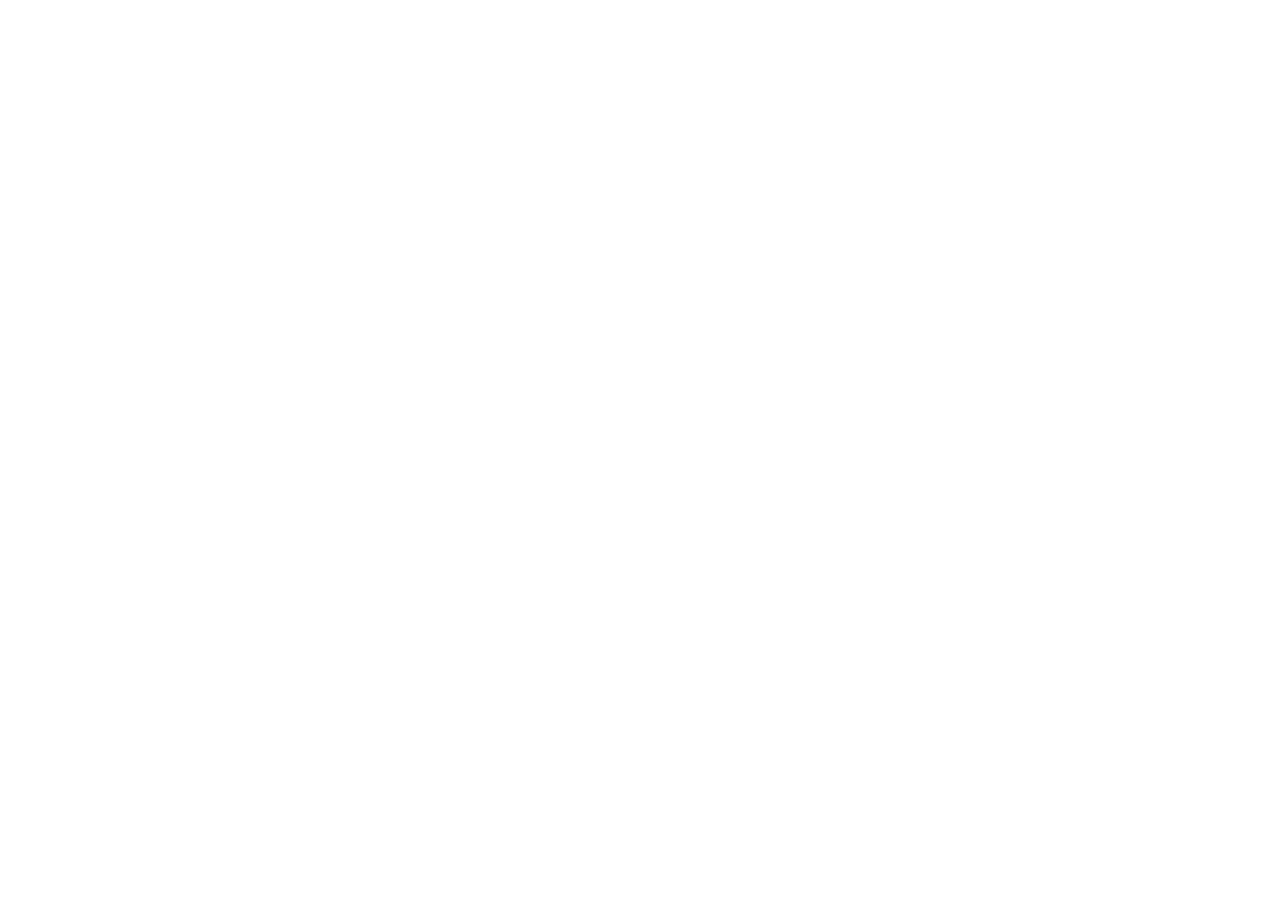
==== index.html @ 612c4378 "大事件项目" ====
<!DOCTYPE html>
<html lang="en">

<head>
    <meta charset="UTF-8">
    <meta http-equiv="X-UA-Compatible" content="IE=edge">
    <meta name="viewport" content="width=device-width, initial-scale=1.0">
    <title>Document</title>
</head>

<body>

</body>

</html>
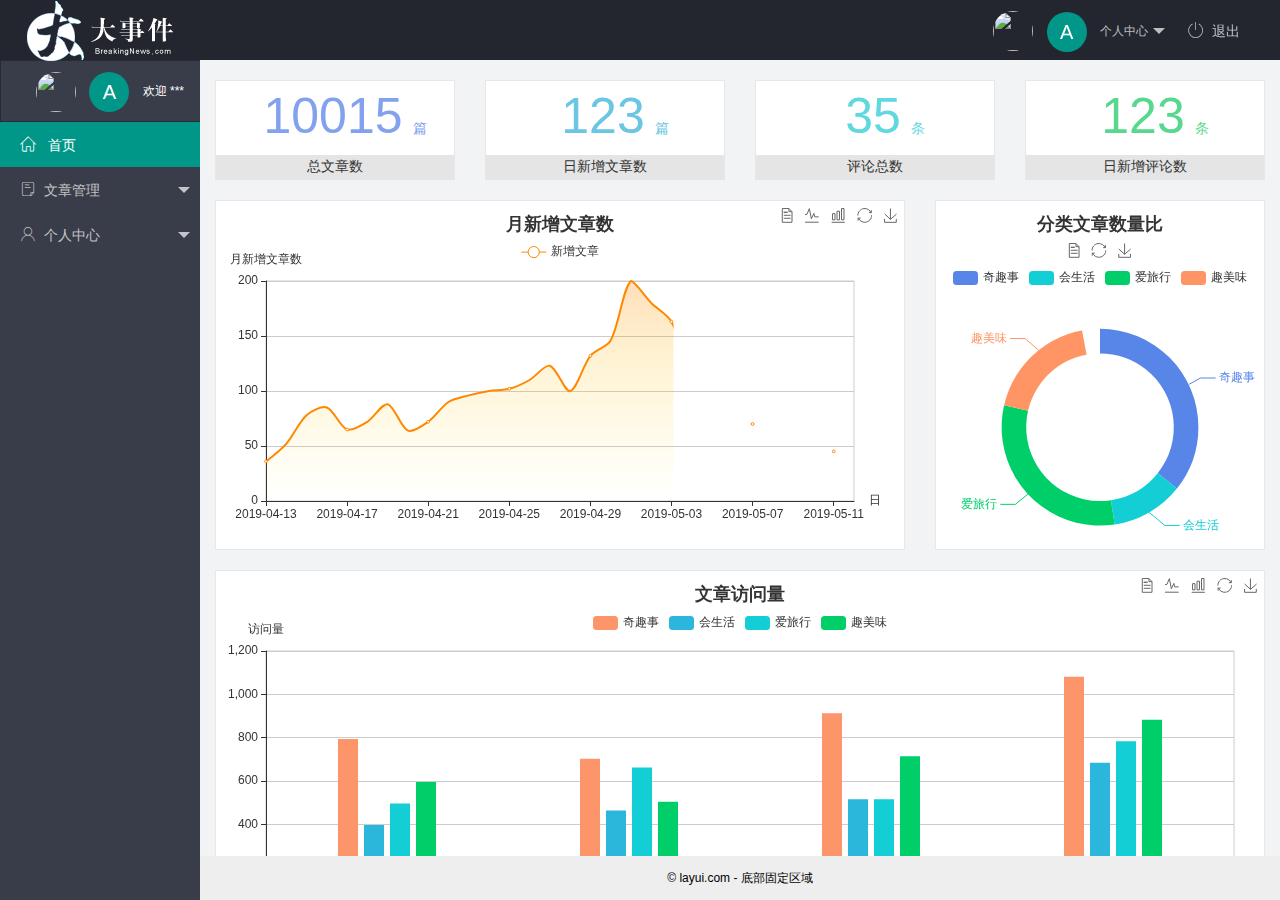
==== commit c4fb07fb: "完成index.html开发" ====
--- a/index.html
+++ b/index.html
@@ -2,14 +2,90 @@
 <html lang="en">
 
 <head>
-    <meta charset="UTF-8">
-    <meta http-equiv="X-UA-Compatible" content="IE=edge">
-    <meta name="viewport" content="width=device-width, initial-scale=1.0">
-    <title>Document</title>
+    <meta charset="UTF-8" />
+    <meta name="viewport" content="width=device-width, initial-scale=1.0" />
+    <title>后台主页</title>
+    <!-- 导入 layui 的样式表 -->
+    <link rel="stylesheet" href="/assets/lib/layui/css/layui.css" />
+    <!-- 导入第三方图标库 -->
+    <link rel="stylesheet" href="/assets/fonts/iconfont.css" />
+    <!-- 导入index.css样式文件 -->
+    <link rel="stylesheet" href="/assets/css/index.css">
 </head>
 
-<body>
+<body class="layui-layout-body">
+    <div class="layui-layout layui-layout-admin">
+        <div class="layui-header">
+            <div class="layui-logo">
+                <img src="/assets/images/logo.png" alt="" />
+            </div>
+            <!-- 头部区域（可配合layui已有的水平导航） -->
+            <ul class="layui-nav layui-layout-right">
+                <li class="layui-nav-item">
+                    <a href="javascript:;" class="userinfo">
+                        <img src="http://t.cn/RCzsdCq" class="layui-nav-img" />
+                        <span class="text-avatar">A</span> 个人中心
+                    </a>
+                    <dl class="layui-nav-child">
+                        <dd><a href="">基本资料</a></dd>
+                        <dd><a href="">更换头像</a></dd>
+                        <dd><a href="">重置密码</a></dd>
+                    </dl>
+                </li>
+                <li class="layui-nav-item"><a href="javascript:;" id="btnLogout"><span class="iconfont icon-tuichu"></span>退出</a></li>
+            </ul>
+        </div>
 
+        <div class="layui-side layui-bg-black">
+            <div class="layui-side-scroll">
+                <div class="userinfo">
+                    <img src="http://t.cn/RCzsdCq" class="layui-nav-img" /> <span class="text-avatar">A</span> <span id="welcome">欢迎 ***</span>
+                </div>
+                <!-- 左侧导航区域（可配合layui已有的垂直导航） -->
+                <ul class="layui-nav layui-nav-tree" lay-shrink="all">
+                    <li class="layui-nav-item layui-this">
+                        <a href="/home/dashboard.html" target="fm"><span class="iconfont icon-home">
+
+                        </span>首页</a></li>
+                    <li class="layui-nav-item">
+                        <a class="" href="javascript:;"><span class="iconfont icon-16"></span>文章管理</a>
+                        <dl class="layui-nav-child">
+                            <dd><a href="javascript:;"><i class="layui-icon layui-icon-app"></i>文章类型</a></dd>
+                            <dd><a href="javascript:;"><i class="layui-icon layui-icon-app"></i>文章列表</a></dd>
+                            <dd><a href="javascript:;"><i class="layui-icon layui-icon-app"></i>发布文章</a></dd>
+                        </dl>
+                    </li>
+                    <li class="layui-nav-item">
+                        <a href="javascript:;"><span class="iconfont icon-user"></span>个人中心</a>
+                        <dl class="layui-nav-child">
+                            <dd>
+                                <a href="/user/user_info.html" target="fm"><i class="layui-icon layui-icon-app "></i>基本资料</a></dd>
+                            <dd><a href="/user/user_avatar.html" target="fm"><i class="layui-icon layui-icon-app "></i>更换头像</a></dd>
+                            <dd> <a href="/user/user_pwd.html" target="fm"><i class="layui-icon layui-icon-app "></i>重置密码</a></dd>
+                        </dl>
+                    </li>
+                </ul>
+            </div>
+        </div>
+
+        <div class="layui-body ">
+            <!-- 内容主体区域 -->
+            <iframe name="fm" src="/home/dashboard.html" frameborder="0"></iframe>
+        </div>
+
+        <div class="layui-footer ">
+            <!-- 底部固定区域 -->
+            © layui.com - 底部固定区域
+        </div>
+    </div>
+    <!-- 导入 layui 的JS文件 -->
+    <script src="/assets/lib/layui/layui.all.js "></script>
+    <!-- 导入jQurey -->
+    <script src="/assets/lib/jquery.js "></script>
+    <!-- 导入自己封装的baseAPI -->
+    <script src="/assets/js/baseAPI.js "></script>
+    <!-- 导入自己的js文件 -->
+    <script src="/assets/js/index.js "></script>
 </body>
 
 </html>--- a/assets/lib/layui/css/layui.css
+++ b/assets/lib/layui/css/layui.css
@@ -0,0 +1,2 @@
+/** layui-v2.5.5 MIT License By https://www.layui.com */
+ .layui-inline,img{display:inline-block;vertical-align:middle}h1,h2,h3,h4,h5,h6{font-weight:400}.layui-edge,.layui-header,.layui-inline,.layui-main{position:relative}.layui-body,.layui-edge,.layui-elip{overflow:hidden}.layui-btn,.layui-edge,.layui-inline,img{vertical-align:middle}.layui-btn,.layui-disabled,.layui-icon,.layui-unselect{-moz-user-select:none;-webkit-user-select:none;-ms-user-select:none}.layui-elip,.layui-form-checkbox span,.layui-form-pane .layui-form-label{text-overflow:ellipsis;white-space:nowrap}.layui-breadcrumb,.layui-tree-btnGroup{visibility:hidden}blockquote,body,button,dd,div,dl,dt,form,h1,h2,h3,h4,h5,h6,input,li,ol,p,pre,td,textarea,th,ul{margin:0;padding:0;-webkit-tap-highlight-color:rgba(0,0,0,0)}a:active,a:hover{outline:0}img{border:none}li{list-style:none}table{border-collapse:collapse;border-spacing:0}h4,h5,h6{font-size:100%}button,input,optgroup,option,select,textarea{font-family:inherit;font-size:inherit;font-style:inherit;font-weight:inherit;outline:0}pre{white-space:pre-wrap;white-space:-moz-pre-wrap;white-space:-pre-wrap;white-space:-o-pre-wrap;word-wrap:break-word}body{line-height:24px;font:14px Helvetica Neue,Helvetica,PingFang SC,Tahoma,Arial,sans-serif}hr{height:1px;margin:10px 0;border:0;clear:both}a{color:#333;text-decoration:none}a:hover{color:#777}a cite{font-style:normal;*cursor:pointer}.layui-border-box,.layui-border-box *{box-sizing:border-box}.layui-box,.layui-box *{box-sizing:content-box}.layui-clear{clear:both;*zoom:1}.layui-clear:after{content:'\20';clear:both;*zoom:1;display:block;height:0}.layui-inline{*display:inline;*zoom:1}.layui-edge{display:inline-block;width:0;height:0;border-width:6px;border-style:dashed;border-color:transparent}.layui-edge-top{top:-4px;border-bottom-color:#999;border-bottom-style:solid}.layui-edge-right{border-left-color:#999;border-left-style:solid}.layui-edge-bottom{top:2px;border-top-color:#999;border-top-style:solid}.layui-edge-left{border-right-color:#999;border-right-style:solid}.layui-disabled,.layui-disabled:hover{color:#d2d2d2!important;cursor:not-allowed!important}.layui-circle{border-radius:100%}.layui-show{display:block!important}.layui-hide{display:none!important}@font-face{font-family:layui-icon;src:url(../font/iconfont.eot?v=250);src:url(../font/iconfont.eot?v=250#iefix) format('embedded-opentype'),url(../font/iconfont.woff2?v=250) format('woff2'),url(../font/iconfont.woff?v=250) format('woff'),url(../font/iconfont.ttf?v=250) format('truetype'),url(../font/iconfont.svg?v=250#layui-icon) format('svg')}.layui-icon{font-family:layui-icon!important;font-size:16px;font-style:normal;-webkit-font-smoothing:antialiased;-moz-osx-font-smoothing:grayscale}.layui-icon-reply-fill:before{content:"\e611"}.layui-icon-set-fill:before{content:"\e614"}.layui-icon-menu-fill:before{content:"\e60f"}.layui-icon-search:before{content:"\e615"}.layui-icon-share:before{content:"\e641"}.layui-icon-set-sm:before{content:"\e620"}.layui-icon-engine:before{content:"\e628"}.layui-icon-close:before{content:"\1006"}.layui-icon-close-fill:before{content:"\1007"}.layui-icon-chart-screen:before{content:"\e629"}.layui-icon-star:before{content:"\e600"}.layui-icon-circle-dot:before{content:"\e617"}.layui-icon-chat:before{content:"\e606"}.layui-icon-release:before{content:"\e609"}.layui-icon-list:before{content:"\e60a"}.layui-icon-chart:before{content:"\e62c"}.layui-icon-ok-circle:before{content:"\1005"}.layui-icon-layim-theme:before{content:"\e61b"}.layui-icon-table:before{content:"\e62d"}.layui-icon-right:before{content:"\e602"}.layui-icon-left:before{content:"\e603"}.layui-icon-cart-simple:before{content:"\e698"}.layui-icon-face-cry:before{content:"\e69c"}.layui-icon-face-smile:before{content:"\e6af"}.layui-icon-survey:before{content:"\e6b2"}.layui-icon-tree:before{content:"\e62e"}.layui-icon-upload-circle:before{content:"\e62f"}.layui-icon-add-circle:before{content:"\e61f"}.layui-icon-download-circle:before{content:"\e601"}.layui-icon-templeate-1:before{content:"\e630"}.layui-icon-util:before{content:"\e631"}.layui-icon-face-surprised:before{content:"\e664"}.layui-icon-edit:before{content:"\e642"}.layui-icon-speaker:before{content:"\e645"}.layui-icon-down:before{content:"\e61a"}.layui-icon-file:before{content:"\e621"}.layui-icon-layouts:before{content:"\e632"}.layui-icon-rate-half:before{content:"\e6c9"}.layui-icon-add-circle-fine:before{content:"\e608"}.layui-icon-prev-circle:before{content:"\e633"}.layui-icon-read:before{content:"\e705"}.layui-icon-404:before{content:"\e61c"}.layui-icon-carousel:before{content:"\e634"}.layui-icon-help:before{content:"\e607"}.layui-icon-code-circle:before{content:"\e635"}.layui-icon-water:before{content:"\e636"}.layui-icon-username:before{content:"\e66f"}.layui-icon-find-fill:before{content:"\e670"}.layui-icon-about:before{content:"\e60b"}.layui-icon-location:before{content:"\e715"}.layui-icon-up:before{content:"\e619"}.layui-icon-pause:before{content:"\e651"}.layui-icon-date:before{content:"\e637"}.layui-icon-layim-uploadfile:before{content:"\e61d"}.layui-icon-delete:before{content:"\e640"}.layui-icon-play:before{content:"\e652"}.layui-icon-top:before{content:"\e604"}.layui-icon-friends:before{content:"\e612"}.layui-icon-refresh-3:before{content:"\e9aa"}.layui-icon-ok:before{content:"\e605"}.layui-icon-layer:before{content:"\e638"}.layui-icon-face-smile-fine:before{content:"\e60c"}.layui-icon-dollar:before{content:"\e659"}.layui-icon-group:before{content:"\e613"}.layui-icon-layim-download:before{content:"\e61e"}.layui-icon-picture-fine:before{content:"\e60d"}.layui-icon-link:before{content:"\e64c"}.layui-icon-diamond:before{content:"\e735"}.layui-icon-log:before{content:"\e60e"}.layui-icon-rate-solid:before{content:"\e67a"}.layui-icon-fonts-del:before{content:"\e64f"}.layui-icon-unlink:before{content:"\e64d"}.layui-icon-fonts-clear:before{content:"\e639"}.layui-icon-triangle-r:before{content:"\e623"}.layui-icon-circle:before{content:"\e63f"}.layui-icon-radio:before{content:"\e643"}.layui-icon-align-center:before{content:"\e647"}.layui-icon-align-right:before{content:"\e648"}.layui-icon-align-left:before{content:"\e649"}.layui-icon-loading-1:before{content:"\e63e"}.layui-icon-return:before{content:"\e65c"}.layui-icon-fonts-strong:before{content:"\e62b"}.layui-icon-upload:before{content:"\e67c"}.layui-icon-dialogue:before{content:"\e63a"}.layui-icon-video:before{content:"\e6ed"}.layui-icon-headset:before{content:"\e6fc"}.layui-icon-cellphone-fine:before{content:"\e63b"}.layui-icon-add-1:before{content:"\e654"}.layui-icon-face-smile-b:before{content:"\e650"}.layui-icon-fonts-html:before{content:"\e64b"}.layui-icon-form:before{content:"\e63c"}.layui-icon-cart:before{content:"\e657"}.layui-icon-camera-fill:before{content:"\e65d"}.layui-icon-tabs:before{content:"\e62a"}.layui-icon-fonts-code:before{content:"\e64e"}.layui-icon-fire:before{content:"\e756"}.layui-icon-set:before{content:"\e716"}.layui-icon-fonts-u:before{content:"\e646"}.layui-icon-triangle-d:before{content:"\e625"}.layui-icon-tips:before{content:"\e702"}.layui-icon-picture:before{content:"\e64a"}.layui-icon-more-vertical:before{content:"\e671"}.layui-icon-flag:before{content:"\e66c"}.layui-icon-loading:before{content:"\e63d"}.layui-icon-fonts-i:before{content:"\e644"}.layui-icon-refresh-1:before{content:"\e666"}.layui-icon-rmb:before{content:"\e65e"}.layui-icon-home:before{content:"\e68e"}.layui-icon-user:before{content:"\e770"}.layui-icon-notice:before{content:"\e667"}.layui-icon-login-weibo:before{content:"\e675"}.layui-icon-voice:before{content:"\e688"}.layui-icon-upload-drag:before{content:"\e681"}.layui-icon-login-qq:before{content:"\e676"}.layui-icon-snowflake:before{content:"\e6b1"}.layui-icon-file-b:before{content:"\e655"}.layui-icon-template:before{content:"\e663"}.layui-icon-auz:before{content:"\e672"}.layui-icon-console:before{content:"\e665"}.layui-icon-app:before{content:"\e653"}.layui-icon-prev:before{content:"\e65a"}.layui-icon-website:before{content:"\e7ae"}.layui-icon-next:before{content:"\e65b"}.layui-icon-component:before{content:"\e857"}.layui-icon-more:before{content:"\e65f"}.layui-icon-login-wechat:before{content:"\e677"}.layui-icon-shrink-right:before{content:"\e668"}.layui-icon-spread-left:before{content:"\e66b"}.layui-icon-camera:before{content:"\e660"}.layui-icon-note:before{content:"\e66e"}.layui-icon-refresh:before{content:"\e669"}.layui-icon-female:before{content:"\e661"}.layui-icon-male:before{content:"\e662"}.layui-icon-password:before{content:"\e673"}.layui-icon-senior:before{content:"\e674"}.layui-icon-theme:before{content:"\e66a"}.layui-icon-tread:before{content:"\e6c5"}.layui-icon-praise:before{content:"\e6c6"}.layui-icon-star-fill:before{content:"\e658"}.layui-icon-rate:before{content:"\e67b"}.layui-icon-template-1:before{content:"\e656"}.layui-icon-vercode:before{content:"\e679"}.layui-icon-cellphone:before{content:"\e678"}.layui-icon-screen-full:before{content:"\e622"}.layui-icon-screen-restore:before{content:"\e758"}.layui-icon-cols:before{content:"\e610"}.layui-icon-export:before{content:"\e67d"}.layui-icon-print:before{content:"\e66d"}.layui-icon-slider:before{content:"\e714"}.layui-icon-addition:before{content:"\e624"}.layui-icon-subtraction:before{content:"\e67e"}.layui-icon-service:before{content:"\e626"}.layui-icon-transfer:before{content:"\e691"}.layui-main{width:1140px;margin:0 auto}.layui-header{z-index:1000;height:60px}.layui-header a:hover{transition:all .5s;-webkit-transition:all .5s}.layui-side{position:fixed;left:0;top:0;bottom:0;z-index:999;width:200px;overflow-x:hidden}.layui-side-scroll{position:relative;width:220px;height:100%;overflow-x:hidden}.layui-body{position:absolute;left:200px;right:0;top:0;bottom:0;z-index:998;width:auto;overflow-y:auto;box-sizing:border-box}.layui-layout-body{overflow:hidden}.layui-layout-admin .layui-header{background-color:#23262E}.layui-layout-admin .layui-side{top:60px;width:200px;overflow-x:hidden}.layui-layout-admin .layui-body{position:fixed;top:60px;bottom:44px}.layui-layout-admin .layui-main{width:auto;margin:0 15px}.layui-layout-admin .layui-footer{position:fixed;left:200px;right:0;bottom:0;height:44px;line-height:44px;padding:0 15px;background-color:#eee}.layui-layout-admin .layui-logo{position:absolute;left:0;top:0;width:200px;height:100%;line-height:60px;text-align:center;color:#009688;font-size:16px}.layui-layout-admin .layui-header .layui-nav{background:0 0}.layui-layout-left{position:absolute!important;left:200px;top:0}.layui-layout-right{position:absolute!important;right:0;top:0}.layui-container{position:relative;margin:0 auto;padding:0 15px;box-sizing:border-box}.layui-fluid{position:relative;margin:0 auto;padding:0 15px}.layui-row:after,.layui-row:before{content:'';display:block;clear:both}.layui-col-lg1,.layui-col-lg10,.layui-col-lg11,.layui-col-lg12,.layui-col-lg2,.layui-col-lg3,.layui-col-lg4,.layui-col-lg5,.layui-col-lg6,.layui-col-lg7,.layui-col-lg8,.layui-col-lg9,.layui-col-md1,.layui-col-md10,.layui-col-md11,.layui-col-md12,.layui-col-md2,.layui-col-md3,.layui-col-md4,.layui-col-md5,.layui-col-md6,.layui-col-md7,.layui-col-md8,.layui-col-md9,.layui-col-sm1,.layui-col-sm10,.layui-col-sm11,.layui-col-sm12,.layui-col-sm2,.layui-col-sm3,.layui-col-sm4,.layui-col-sm5,.layui-col-sm6,.layui-col-sm7,.layui-col-sm8,.layui-col-sm9,.layui-col-xs1,.layui-col-xs10,.layui-col-xs11,.layui-col-xs12,.layui-col-xs2,.layui-col-xs3,.layui-col-xs4,.layui-col-xs5,.layui-col-xs6,.layui-col-xs7,.layui-col-xs8,.layui-col-xs9{position:relative;display:block;box-sizing:border-box}.layui-col-xs1,.layui-col-xs10,.layui-col-xs11,.layui-col-xs12,.layui-col-xs2,.layui-col-xs3,.layui-col-xs4,.layui-col-xs5,.layui-col-xs6,.layui-col-xs7,.layui-col-xs8,.layui-col-xs9{float:left}.layui-col-xs1{width:8.33333333%}.layui-col-xs2{width:16.66666667%}.layui-col-xs3{width:25%}.layui-col-xs4{width:33.33333333%}.layui-col-xs5{width:41.66666667%}.layui-col-xs6{width:50%}.layui-col-xs7{width:58.33333333%}.layui-col-xs8{width:66.66666667%}.layui-col-xs9{width:75%}.layui-col-xs10{width:83.33333333%}.layui-col-xs11{width:91.66666667%}.layui-col-xs12{width:100%}.layui-col-xs-offset1{margin-left:8.33333333%}.layui-col-xs-offset2{margin-left:16.66666667%}.layui-col-xs-offset3{margin-left:25%}.layui-col-xs-offset4{margin-left:33.33333333%}.layui-col-xs-offset5{margin-left:41.66666667%}.layui-col-xs-offset6{margin-left:50%}.layui-col-xs-offset7{margin-left:58.33333333%}.layui-col-xs-offset8{margin-left:66.66666667%}.layui-col-xs-offset9{margin-left:75%}.layui-col-xs-offset10{margin-left:83.33333333%}.layui-col-xs-offset11{margin-left:91.66666667%}.layui-col-xs-offset12{margin-left:100%}@media screen and (max-width:768px){.layui-hide-xs{display:none!important}.layui-show-xs-block{display:block!important}.layui-show-xs-inline{display:inline!important}.layui-show-xs-inline-block{display:inline-block!important}}@media screen and (min-width:768px){.layui-container{width:750px}.layui-hide-sm{display:none!important}.layui-show-sm-block{display:block!important}.layui-show-sm-inline{display:inline!important}.layui-show-sm-inline-block{display:inline-block!important}.layui-col-sm1,.layui-col-sm10,.layui-col-sm11,.layui-col-sm12,.layui-col-sm2,.layui-col-sm3,.layui-col-sm4,.layui-col-sm5,.layui-col-sm6,.layui-col-sm7,.layui-col-sm8,.layui-col-sm9{float:left}.layui-col-sm1{width:8.33333333%}.layui-col-sm2{width:16.66666667%}.layui-col-sm3{width:25%}.layui-col-sm4{width:33.33333333%}.layui-col-sm5{width:41.66666667%}.layui-col-sm6{width:50%}.layui-col-sm7{width:58.33333333%}.layui-col-sm8{width:66.66666667%}.layui-col-sm9{width:75%}.layui-col-sm10{width:83.33333333%}.layui-col-sm11{width:91.66666667%}.layui-col-sm12{width:100%}.layui-col-sm-offset1{margin-left:8.33333333%}.layui-col-sm-offset2{margin-left:16.66666667%}.layui-col-sm-offset3{margin-left:25%}.layui-col-sm-offset4{margin-left:33.33333333%}.layui-col-sm-offset5{margin-left:41.66666667%}.layui-col-sm-offset6{margin-left:50%}.layui-col-sm-offset7{margin-left:58.33333333%}.layui-col-sm-offset8{margin-left:66.66666667%}.layui-col-sm-offset9{margin-left:75%}.layui-col-sm-offset10{margin-left:83.33333333%}.layui-col-sm-offset11{margin-left:91.66666667%}.layui-col-sm-offset12{margin-left:100%}}@media screen and (min-width:992px){.layui-container{width:970px}.layui-hide-md{display:none!important}.layui-show-md-block{display:block!important}.layui-show-md-inline{display:inline!important}.layui-show-md-inline-block{display:inline-block!important}.layui-col-md1,.layui-col-md10,.layui-col-md11,.layui-col-md12,.layui-col-md2,.layui-col-md3,.layui-col-md4,.layui-col-md5,.layui-col-md6,.layui-col-md7,.layui-col-md8,.layui-col-md9{float:left}.layui-col-md1{width:8.33333333%}.layui-col-md2{width:16.66666667%}.layui-col-md3{width:25%}.layui-col-md4{width:33.33333333%}.layui-col-md5{width:41.66666667%}.layui-col-md6{width:50%}.layui-col-md7{width:58.33333333%}.layui-col-md8{width:66.66666667%}.layui-col-md9{width:75%}.layui-col-md10{width:83.33333333%}.layui-col-md11{width:91.66666667%}.layui-col-md12{width:100%}.layui-col-md-offset1{margin-left:8.33333333%}.layui-col-md-offset2{margin-left:16.66666667%}.layui-col-md-offset3{margin-left:25%}.layui-col-md-offset4{margin-left:33.33333333%}.layui-col-md-offset5{margin-left:41.66666667%}.layui-col-md-offset6{margin-left:50%}.layui-col-md-offset7{margin-left:58.33333333%}.layui-col-md-offset8{margin-left:66.66666667%}.layui-col-md-offset9{margin-left:75%}.layui-col-md-offset10{margin-left:83.33333333%}.layui-col-md-offset11{margin-left:91.66666667%}.layui-col-md-offset12{margin-left:100%}}@media screen and (min-width:1200px){.layui-container{width:1170px}.layui-hide-lg{display:none!important}.layui-show-lg-block{display:block!important}.layui-show-lg-inline{display:inline!important}.layui-show-lg-inline-block{display:inline-block!important}.layui-col-lg1,.layui-col-lg10,.layui-col-lg11,.layui-col-lg12,.layui-col-lg2,.layui-col-lg3,.layui-col-lg4,.layui-col-lg5,.layui-col-lg6,.layui-col-lg7,.layui-col-lg8,.layui-col-lg9{float:left}.layui-col-lg1{width:8.33333333%}.layui-col-lg2{width:16.66666667%}.layui-col-lg3{width:25%}.layui-col-lg4{width:33.33333333%}.layui-col-lg5{width:41.66666667%}.layui-col-lg6{width:50%}.layui-col-lg7{width:58.33333333%}.layui-col-lg8{width:66.66666667%}.layui-col-lg9{width:75%}.layui-col-lg10{width:83.33333333%}.layui-col-lg11{width:91.66666667%}.layui-col-lg12{width:100%}.layui-col-lg-offset1{margin-left:8.33333333%}.layui-col-lg-offset2{margin-left:16.66666667%}.layui-col-lg-offset3{margin-left:25%}.layui-col-lg-offset4{margin-left:33.33333333%}.layui-col-lg-offset5{margin-left:41.66666667%}.layui-col-lg-offset6{margin-left:50%}.layui-col-lg-offset7{margin-left:58.33333333%}.layui-col-lg-offset8{margin-left:66.66666667%}.layui-col-lg-offset9{margin-left:75%}.layui-col-lg-offset10{margin-left:83.33333333%}.layui-col-lg-offset11{margin-left:91.66666667%}.layui-col-lg-offset12{margin-left:100%}}.layui-col-space1{margin:-.5px}.layui-col-space1>*{padding:.5px}.layui-col-space3{margin:-1.5px}.layui-col-space3>*{padding:1.5px}.layui-col-space5{margin:-2.5px}.layui-col-space5>*{padding:2.5px}.layui-col-space8{margin:-3.5px}.layui-col-space8>*{padding:3.5px}.layui-col-space10{margin:-5px}.layui-col-space10>*{padding:5px}.layui-col-space12{margin:-6px}.layui-col-space12>*{padding:6px}.layui-col-space15{margin:-7.5px}.layui-col-space15>*{padding:7.5px}.layui-col-space18{margin:-9px}.layui-col-space18>*{padding:9px}.layui-col-space20{margin:-10px}.layui-col-space20>*{padding:10px}.layui-col-space22{margin:-11px}.layui-col-space22>*{padding:11px}.layui-col-space25{margin:-12.5px}.layui-col-space25>*{padding:12.5px}.layui-col-space30{margin:-15px}.layui-col-space30>*{padding:15px}.layui-btn,.layui-input,.layui-select,.layui-textarea,.layui-upload-button{outline:0;-webkit-appearance:none;transition:all .3s;-webkit-transition:all .3s;box-sizing:border-box}.layui-elem-quote{margin-bottom:10px;padding:15px;line-height:22px;border-left:5px solid #009688;border-radius:0 2px 2px 0;background-color:#f2f2f2}.layui-quote-nm{border-style:solid;border-width:1px 1px 1px 5px;background:0 0}.layui-elem-field{margin-bottom:10px;padding:0;border-width:1px;border-style:solid}.layui-elem-field legend{margin-left:20px;padding:0 10px;font-size:20px;font-weight:300}.layui-field-title{margin:10px 0 20px;border-width:1px 0 0}.layui-field-box{padding:10px 15px}.layui-field-title .layui-field-box{padding:10px 0}.layui-progress{position:relative;height:6px;border-radius:20px;background-color:#e2e2e2}.layui-progress-bar{position:absolute;left:0;top:0;width:0;max-width:100%;height:6px;border-radius:20px;text-align:right;background-color:#5FB878;transition:all .3s;-webkit-transition:all .3s}.layui-progress-big,.layui-progress-big .layui-progress-bar{height:18px;line-height:18px}.layui-progress-text{position:relative;top:-20px;line-height:18px;font-size:12px;color:#666}.layui-progress-big .layui-progress-text{position:static;padding:0 10px;color:#fff}.layui-collapse{border-width:1px;border-style:solid;border-radius:2px}.layui-colla-content,.layui-colla-item{border-top-width:1px;border-top-style:solid}.layui-colla-item:first-child{border-top:none}.layui-colla-title{position:relative;height:42px;line-height:42px;padding:0 15px 0 35px;color:#333;background-color:#f2f2f2;cursor:pointer;font-size:14px;overflow:hidden}.layui-colla-content{display:none;padding:10px 15px;line-height:22px;color:#666}.layui-colla-icon{position:absolute;left:15px;top:0;font-size:14px}.layui-card{margin-bottom:15px;border-radius:2px;background-color:#fff;box-shadow:0 1px 2px 0 rgba(0,0,0,.05)}.layui-card:last-child{margin-bottom:0}.layui-card-header{position:relative;height:42px;line-height:42px;padding:0 15px;border-bottom:1px solid #f6f6f6;color:#333;border-radius:2px 2px 0 0;font-size:14px}.layui-bg-black,.layui-bg-blue,.layui-bg-cyan,.layui-bg-green,.layui-bg-orange,.layui-bg-red{color:#fff!important}.layui-card-body{position:relative;padding:10px 15px;line-height:24px}.layui-card-body[pad15]{padding:15px}.layui-card-body[pad20]{padding:20px}.layui-card-body .layui-table{margin:5px 0}.layui-card .layui-tab{margin:0}.layui-panel-window{position:relative;padding:15px;border-radius:0;border-top:5px solid #E6E6E6;background-color:#fff}.layui-auxiliar-moving{position:fixed;left:0;right:0;top:0;bottom:0;width:100%;height:100%;background:0 0;z-index:9999999999}.layui-form-label,.layui-form-mid,.layui-form-select,.layui-input-block,.layui-input-inline,.layui-textarea{position:relative}.layui-bg-red{background-color:#FF5722!important}.layui-bg-orange{background-color:#FFB800!important}.layui-bg-green{background-color:#009688!important}.layui-bg-cyan{background-color:#2F4056!important}.layui-bg-blue{background-color:#1E9FFF!important}.layui-bg-black{background-color:#393D49!important}.layui-bg-gray{background-color:#eee!important;color:#666!important}.layui-badge-rim,.layui-colla-content,.layui-colla-item,.layui-collapse,.layui-elem-field,.layui-form-pane .layui-form-item[pane],.layui-form-pane .layui-form-label,.layui-input,.layui-layedit,.layui-layedit-tool,.layui-quote-nm,.layui-select,.layui-tab-bar,.layui-tab-card,.layui-tab-title,.layui-tab-title .layui-this:after,.layui-textarea{border-color:#e6e6e6}.layui-timeline-item:before,hr{background-color:#e6e6e6}.layui-text{line-height:22px;font-size:14px;color:#666}.layui-text h1,.layui-text h2,.layui-text h3{font-weight:500;color:#333}.layui-text h1{font-size:30px}.layui-text h2{font-size:24px}.layui-text h3{font-size:18px}.layui-text a:not(.layui-btn){color:#01AAED}.layui-text a:not(.layui-btn):hover{text-decoration:underline}.layui-text ul{padding:5px 0 5px 15px}.layui-text ul li{margin-top:5px;list-style-type:disc}.layui-text em,.layui-word-aux{color:#999!important;padding:0 5px!important}.layui-btn{display:inline-block;height:38px;line-height:38px;padding:0 18px;background-color:#009688;color:#fff;white-space:nowrap;text-align:center;font-size:14px;border:none;border-radius:2px;cursor:pointer}.layui-btn:hover{opacity:.8;filter:alpha(opacity=80);color:#fff}.layui-btn:active{opacity:1;filter:alpha(opacity=100)}.layui-btn+.layui-btn{margin-left:10px}.layui-btn-container{font-size:0}.layui-btn-container .layui-btn{margin-right:10px;margin-bottom:10px}.layui-btn-container .layui-btn+.layui-btn{margin-left:0}.layui-table .layui-btn-container .layui-btn{margin-bottom:9px}.layui-btn-radius{border-radius:100px}.layui-btn .layui-icon{margin-right:3px;font-size:18px;vertical-align:bottom;vertical-align:middle\9}.layui-btn-primary{border:1px solid #C9C9C9;background-color:#fff;color:#555}.layui-btn-primary:hover{border-color:#009688;color:#333}.layui-btn-normal{background-color:#1E9FFF}.layui-btn-warm{background-color:#FFB800}.layui-btn-danger{background-color:#FF5722}.layui-btn-checked{background-color:#5FB878}.layui-btn-disabled,.layui-btn-disabled:active,.layui-btn-disabled:hover{border:1px solid #e6e6e6;background-color:#FBFBFB;color:#C9C9C9;cursor:not-allowed;opacity:1}.layui-btn-lg{height:44px;line-height:44px;padding:0 25px;font-size:16px}.layui-btn-sm{height:30px;line-height:30px;padding:0 10px;font-size:12px}.layui-btn-sm i{font-size:16px!important}.layui-btn-xs{height:22px;line-height:22px;padding:0 5px;font-size:12px}.layui-btn-xs i{font-size:14px!important}.layui-btn-group{display:inline-block;vertical-align:middle;font-size:0}.layui-btn-group .layui-btn{margin-left:0!important;margin-right:0!important;border-left:1px solid rgba(255,255,255,.5);border-radius:0}.layui-btn-group .layui-btn-primary{border-left:none}.layui-btn-group .layui-btn-primary:hover{border-color:#C9C9C9;color:#009688}.layui-btn-group .layui-btn:first-child{border-left:none;border-radius:2px 0 0 2px}.layui-btn-group .layui-btn-primary:first-child{border-left:1px solid #c9c9c9}.layui-btn-group .layui-btn:last-child{border-radius:0 2px 2px 0}.layui-btn-group .layui-btn+.layui-btn{margin-left:0}.layui-btn-group+.layui-btn-group{margin-left:10px}.layui-btn-fluid{width:100%}.layui-input,.layui-select,.layui-textarea{height:38px;line-height:1.3;line-height:38px\9;border-width:1px;border-style:solid;background-color:#fff;border-radius:2px}.layui-input::-webkit-input-placeholder,.layui-select::-webkit-input-placeholder,.layui-textarea::-webkit-input-placeholder{line-height:1.3}.layui-input,.layui-textarea{display:block;width:100%;padding-left:10px}.layui-input:hover,.layui-textarea:hover{border-color:#D2D2D2!important}.layui-input:focus,.layui-textarea:focus{border-color:#C9C9C9!important}.layui-textarea{min-height:100px;height:auto;line-height:20px;padding:6px 10px;resize:vertical}.layui-select{padding:0 10px}.layui-form input[type=checkbox],.layui-form input[type=radio],.layui-form select{display:none}.layui-form [lay-ignore]{display:initial}.layui-form-item{margin-bottom:15px;clear:both;*zoom:1}.layui-form-item:after{content:'\20';clear:both;*zoom:1;display:block;height:0}.layui-form-label{float:left;display:block;padding:9px 15px;width:80px;font-weight:400;line-height:20px;text-align:right}.layui-form-label-col{display:block;float:none;padding:9px 0;line-height:20px;text-align:left}.layui-form-item .layui-inline{margin-bottom:5px;margin-right:10px}.layui-input-block{margin-left:110px;min-height:36px}.layui-input-inline{display:inline-block;vertical-align:middle}.layui-form-item .layui-input-inline{float:left;width:190px;margin-right:10px}.layui-form-text .layui-input-inline{width:auto}.layui-form-mid{float:left;display:block;padding:9px 0!important;line-height:20px;margin-right:10px}.layui-form-danger+.layui-form-select .layui-input,.layui-form-danger:focus{border-color:#FF5722!important}.layui-form-select .layui-input{padding-right:30px;cursor:pointer}.layui-form-select .layui-edge{position:absolute;right:10px;top:50%;margin-top:-3px;cursor:pointer;border-width:6px;border-top-color:#c2c2c2;border-top-style:solid;transition:all .3s;-webkit-transition:all .3s}.layui-form-select dl{display:none;position:absolute;left:0;top:42px;padding:5px 0;z-index:899;min-width:100%;border:1px solid #d2d2d2;max-height:300px;overflow-y:auto;background-color:#fff;border-radius:2px;box-shadow:0 2px 4px rgba(0,0,0,.12);box-sizing:border-box}.layui-form-select dl dd,.layui-form-select dl dt{padding:0 10px;line-height:36px;white-space:nowrap;overflow:hidden;text-overflow:ellipsis}.layui-form-select dl dt{font-size:12px;color:#999}.layui-form-select dl dd{cursor:pointer}.layui-form-select dl dd:hover{background-color:#f2f2f2;-webkit-transition:.5s all;transition:.5s all}.layui-form-select .layui-select-group dd{padding-left:20px}.layui-form-select dl dd.layui-select-tips{padding-left:10px!important;color:#999}.layui-form-select dl dd.layui-this{background-color:#5FB878;color:#fff}.layui-form-checkbox,.layui-form-select dl dd.layui-disabled{background-color:#fff}.layui-form-selected dl{display:block}.layui-form-checkbox,.layui-form-checkbox *,.layui-form-switch{display:inline-block;vertical-align:middle}.layui-form-selected .layui-edge{margin-top:-9px;-webkit-transform:rotate(180deg);transform:rotate(180deg);margin-top:-3px\9}:root .layui-form-selected .layui-edge{margin-top:-9px\0/IE9}.layui-form-selectup dl{top:auto;bottom:42px}.layui-select-none{margin:5px 0;text-align:center;color:#999}.layui-select-disabled .layui-disabled{border-color:#eee!important}.layui-select-disabled .layui-edge{border-top-color:#d2d2d2}.layui-form-checkbox{position:relative;height:30px;line-height:30px;margin-right:10px;padding-right:30px;cursor:pointer;font-size:0;-webkit-transition:.1s linear;transition:.1s linear;box-sizing:border-box}.layui-form-checkbox span{padding:0 10px;height:100%;font-size:14px;border-radius:2px 0 0 2px;background-color:#d2d2d2;color:#fff;overflow:hidden}.layui-form-checkbox:hover span{background-color:#c2c2c2}.layui-form-checkbox i{position:absolute;right:0;top:0;width:30px;height:28px;border:1px solid #d2d2d2;border-left:none;border-radius:0 2px 2px 0;color:#fff;font-size:20px;text-align:center}.layui-form-checkbox:hover i{border-color:#c2c2c2;color:#c2c2c2}.layui-form-checked,.layui-form-checked:hover{border-color:#5FB878}.layui-form-checked span,.layui-form-checked:hover span{background-color:#5FB878}.layui-form-checked i,.layui-form-checked:hover i{color:#5FB878}.layui-form-item .layui-form-checkbox{margin-top:4px}.layui-form-checkbox[lay-skin=primary]{height:auto!important;line-height:normal!important;min-width:18px;min-height:18px;border:none!important;margin-right:0;padding-left:28px;padding-right:0;background:0 0}.layui-form-checkbox[lay-skin=primary] span{padding-left:0;padding-right:15px;line-height:18px;background:0 0;color:#666}.layui-form-checkbox[lay-skin=primary] i{right:auto;left:0;width:16px;height:16px;line-height:16px;border:1px solid #d2d2d2;font-size:12px;border-radius:2px;background-color:#fff;-webkit-transition:.1s linear;transition:.1s linear}.layui-form-checkbox[lay-skin=primary]:hover i{border-color:#5FB878;color:#fff}.layui-form-checked[lay-skin=primary] i{border-color:#5FB878!important;background-color:#5FB878;color:#fff}.layui-checkbox-disbaled[lay-skin=primary] span{background:0 0!important;color:#c2c2c2}.layui-checkbox-disbaled[lay-skin=primary]:hover i{border-color:#d2d2d2}.layui-form-item .layui-form-checkbox[lay-skin=primary]{margin-top:10px}.layui-form-switch{position:relative;height:22px;line-height:22px;min-width:35px;padding:0 5px;margin-top:8px;border:1px solid #d2d2d2;border-radius:20px;cursor:pointer;background-color:#fff;-webkit-transition:.1s linear;transition:.1s linear}.layui-form-switch i{position:absolute;left:5px;top:3px;width:16px;height:16px;border-radius:20px;background-color:#d2d2d2;-webkit-transition:.1s linear;transition:.1s linear}.layui-form-switch em{position:relative;top:0;width:25px;margin-left:21px;padding:0!important;text-align:center!important;color:#999!important;font-style:normal!important;font-size:12px}.layui-form-onswitch{border-color:#5FB878;background-color:#5FB878}.layui-checkbox-disbaled,.layui-checkbox-disbaled i{border-color:#e2e2e2!important}.layui-form-onswitch i{left:100%;margin-left:-21px;background-color:#fff}.layui-form-onswitch em{margin-left:5px;margin-right:21px;color:#fff!important}.layui-checkbox-disbaled span{background-color:#e2e2e2!important}.layui-checkbox-disbaled:hover i{color:#fff!important}[lay-radio]{display:none}.layui-form-radio,.layui-form-radio *{display:inline-block;vertical-align:middle}.layui-form-radio{line-height:28px;margin:6px 10px 0 0;padding-right:10px;cursor:pointer;font-size:0}.layui-form-radio *{font-size:14px}.layui-form-radio>i{margin-right:8px;font-size:22px;color:#c2c2c2}.layui-form-radio>i:hover,.layui-form-radioed>i{color:#5FB878}.layui-radio-disbaled>i{color:#e2e2e2!important}.layui-form-pane .layui-form-label{width:110px;padding:8px 15px;height:38px;line-height:20px;border-width:1px;border-style:solid;border-radius:2px 0 0 2px;text-align:center;background-color:#FBFBFB;overflow:hidden;box-sizing:border-box}.layui-form-pane .layui-input-inline{margin-left:-1px}.layui-form-pane .layui-input-block{margin-left:110px;left:-1px}.layui-form-pane .layui-input{border-radius:0 2px 2px 0}.layui-form-pane .layui-form-text .layui-form-label{float:none;width:100%;border-radius:2px;box-sizing:border-box;text-align:left}.layui-form-pane .layui-form-text .layui-input-inline{display:block;margin:0;top:-1px;clear:both}.layui-form-pane .layui-form-text .layui-input-block{margin:0;left:0;top:-1px}.layui-form-pane .layui-form-text .layui-textarea{min-height:100px;border-radius:0 0 2px 2px}.layui-form-pane .layui-form-checkbox{margin:4px 0 4px 10px}.layui-form-pane .layui-form-radio,.layui-form-pane .layui-form-switch{margin-top:6px;margin-left:10px}.layui-form-pane .layui-form-item[pane]{position:relative;border-width:1px;border-style:solid}.layui-form-pane .layui-form-item[pane] .layui-form-label{position:absolute;left:0;top:0;height:100%;border-width:0 1px 0 0}.layui-form-pane .layui-form-item[pane] .layui-input-inline{margin-left:110px}@media screen and (max-width:450px){.layui-form-item .layui-form-label{text-overflow:ellipsis;overflow:hidden;white-space:nowrap}.layui-form-item .layui-inline{display:block;margin-right:0;margin-bottom:20px;clear:both}.layui-form-item .layui-inline:after{content:'\20';clear:both;display:block;height:0}.layui-form-item .layui-input-inline{display:block;float:none;left:-3px;width:auto;margin:0 0 10px 112px}.layui-form-item .layui-input-inline+.layui-form-mid{margin-left:110px;top:-5px;padding:0}.layui-form-item .layui-form-checkbox{margin-right:5px;margin-bottom:5px}}.layui-layedit{border-width:1px;border-style:solid;border-radius:2px}.layui-layedit-tool{padding:3px 5px;border-bottom-width:1px;border-bottom-style:solid;font-size:0}.layedit-tool-fixed{position:fixed;top:0;border-top:1px solid #e2e2e2}.layui-layedit-tool .layedit-tool-mid,.layui-layedit-tool .layui-icon{display:inline-block;vertical-align:middle;text-align:center;font-size:14px}.layui-layedit-tool .layui-icon{position:relative;width:32px;height:30px;line-height:30px;margin:3px 5px;color:#777;cursor:pointer;border-radius:2px}.layui-layedit-tool .layui-icon:hover{color:#393D49}.layui-layedit-tool .layui-icon:active{color:#000}.layui-layedit-tool .layedit-tool-active{background-color:#e2e2e2;color:#000}.layui-layedit-tool .layui-disabled,.layui-layedit-tool .layui-disabled:hover{color:#d2d2d2;cursor:not-allowed}.layui-layedit-tool .layedit-tool-mid{width:1px;height:18px;margin:0 10px;background-color:#d2d2d2}.layedit-tool-html{width:50px!important;font-size:30px!important}.layedit-tool-b,.layedit-tool-code,.layedit-tool-help{font-size:16px!important}.layedit-tool-d,.layedit-tool-face,.layedit-tool-image,.layedit-tool-unlink{font-size:18px!important}.layedit-tool-image input{position:absolute;font-size:0;left:0;top:0;width:100%;height:100%;opacity:.01;filter:Alpha(opacity=1);cursor:pointer}.layui-layedit-iframe iframe{display:block;width:100%}#LAY_layedit_code{overflow:hidden}.layui-laypage{display:inline-block;*display:inline;*zoom:1;vertical-align:middle;margin:10px 0;font-size:0}.layui-laypage>a:first-child,.layui-laypage>a:first-child em{border-radius:2px 0 0 2px}.layui-laypage>a:last-child,.layui-laypage>a:last-child em{border-radius:0 2px 2px 0}.layui-laypage>:first-child{margin-left:0!important}.layui-laypage>:last-child{margin-right:0!important}.layui-laypage a,.layui-laypage button,.layui-laypage input,.layui-laypage select,.layui-laypage span{border:1px solid #e2e2e2}.layui-laypage a,.layui-laypage span{display:inline-block;*display:inline;*zoom:1;vertical-align:middle;padding:0 15px;height:28px;line-height:28px;margin:0 -1px 5px 0;background-color:#fff;color:#333;font-size:12px}.layui-flow-more a *,.layui-laypage input,.layui-table-view select[lay-ignore]{display:inline-block}.layui-laypage a:hover{color:#009688}.layui-laypage em{font-style:normal}.layui-laypage .layui-laypage-spr{color:#999;font-weight:700}.layui-laypage a{text-decoration:none}.layui-laypage .layui-laypage-curr{position:relative}.layui-laypage .layui-laypage-curr em{position:relative;color:#fff}.layui-laypage .layui-laypage-curr .layui-laypage-em{position:absolute;left:-1px;top:-1px;padding:1px;width:100%;height:100%;background-color:#009688}.layui-laypage-em{border-radius:2px}.layui-laypage-next em,.layui-laypage-prev em{font-family:Sim sun;font-size:16px}.layui-laypage .layui-laypage-count,.layui-laypage .layui-laypage-limits,.layui-laypage .layui-laypage-refresh,.layui-laypage .layui-laypage-skip{margin-left:10px;margin-right:10px;padding:0;border:none}.layui-laypage .layui-laypage-limits,.layui-laypage .layui-laypage-refresh{vertical-align:top}.layui-laypage .layui-laypage-refresh i{font-size:18px;cursor:pointer}.layui-laypage select{height:22px;padding:3px;border-radius:2px;cursor:pointer}.layui-laypage .layui-laypage-skip{height:30px;line-height:30px;color:#999}.layui-laypage button,.layui-laypage input{height:30px;line-height:30px;border-radius:2px;vertical-align:top;background-color:#fff;box-sizing:border-box}.layui-laypage input{width:40px;margin:0 10px;padding:0 3px;text-align:center}.layui-laypage input:focus,.layui-laypage select:focus{border-color:#009688!important}.layui-laypage button{margin-left:10px;padding:0 10px;cursor:pointer}.layui-table,.layui-table-view{margin:10px 0}.layui-flow-more{margin:10px 0;text-align:center;color:#999;font-size:14px}.layui-flow-more a{height:32px;line-height:32px}.layui-flow-more a *{vertical-align:top}.layui-flow-more a cite{padding:0 20px;border-radius:3px;background-color:#eee;color:#333;font-style:normal}.layui-flow-more a cite:hover{opacity:.8}.layui-flow-more a i{font-size:30px;color:#737383}.layui-table{width:100%;background-color:#fff;color:#666}.layui-table tr{transition:all .3s;-webkit-transition:all .3s}.layui-table th{text-align:left;font-weight:400}.layui-table tbody tr:hover,.layui-table thead tr,.layui-table-click,.layui-table-header,.layui-table-hover,.layui-table-mend,.layui-table-patch,.layui-table-tool,.layui-table-total,.layui-table-total tr,.layui-table[lay-even] tr:nth-child(even){background-color:#f2f2f2}.layui-table td,.layui-table th,.layui-table-col-set,.layui-table-fixed-r,.layui-table-grid-down,.layui-table-header,.layui-table-page,.layui-table-tips-main,.layui-table-tool,.layui-table-total,.layui-table-view,.layui-table[lay-skin=line],.layui-table[lay-skin=row]{border-width:1px;border-style:solid;border-color:#e6e6e6}.layui-table td,.layui-table th{position:relative;padding:9px 15px;min-height:20px;line-height:20px;font-size:14px}.layui-table[lay-skin=line] td,.layui-table[lay-skin=line] th{border-width:0 0 1px}.layui-table[lay-skin=row] td,.layui-table[lay-skin=row] th{border-width:0 1px 0 0}.layui-table[lay-skin=nob] td,.layui-table[lay-skin=nob] th{border:none}.layui-table img{max-width:100px}.layui-table[lay-size=lg] td,.layui-table[lay-size=lg] th{padding:15px 30px}.layui-table-view .layui-table[lay-size=lg] .layui-table-cell{height:40px;line-height:40px}.layui-table[lay-size=sm] td,.layui-table[lay-size=sm] th{font-size:12px;padding:5px 10px}.layui-table-view .layui-table[lay-size=sm] .layui-table-cell{height:20px;line-height:20px}.layui-table[lay-data]{display:none}.layui-table-box{position:relative;overflow:hidden}.layui-table-view .layui-table{position:relative;width:auto;margin:0}.layui-table-view .layui-table[lay-skin=line]{border-width:0 1px 0 0}.layui-table-view .layui-table[lay-skin=row]{border-width:0 0 1px}.layui-table-view .layui-table td,.layui-table-view .layui-table th{padding:5px 0;border-top:none;border-left:none}.layui-table-view .layui-table th.layui-unselect .layui-table-cell span{cursor:pointer}.layui-table-view .layui-table td{cursor:default}.layui-table-view .layui-table td[data-edit=text]{cursor:text}.layui-table-view .layui-form-checkbox[lay-skin=primary] i{width:18px;height:18px}.layui-table-view .layui-form-radio{line-height:0;padding:0}.layui-table-view .layui-form-radio>i{margin:0;font-size:20px}.layui-table-init{position:absolute;left:0;top:0;width:100%;height:100%;text-align:center;z-index:110}.layui-table-init .layui-icon{position:absolute;left:50%;top:50%;margin:-15px 0 0 -15px;font-size:30px;color:#c2c2c2}.layui-table-header{border-width:0 0 1px;overflow:hidden}.layui-table-header .layui-table{margin-bottom:-1px}.layui-table-tool .layui-inline[lay-event]{position:relative;width:26px;height:26px;padding:5px;line-height:16px;margin-right:10px;text-align:center;color:#333;border:1px solid #ccc;cursor:pointer;-webkit-transition:.5s all;transition:.5s all}.layui-table-tool .layui-inline[lay-event]:hover{border:1px solid #999}.layui-table-tool-temp{padding-right:120px}.layui-table-tool-self{position:absolute;right:17px;top:10px}.layui-table-tool .layui-table-tool-self .layui-inline[lay-event]{margin:0 0 0 10px}.layui-table-tool-panel{position:absolute;top:29px;left:-1px;padding:5px 0;min-width:150px;min-height:40px;border:1px solid #d2d2d2;text-align:left;overflow-y:auto;background-color:#fff;box-shadow:0 2px 4px rgba(0,0,0,.12)}.layui-table-cell,.layui-table-tool-panel li{overflow:hidden;text-overflow:ellipsis;white-space:nowrap}.layui-table-tool-panel li{padding:0 10px;line-height:30px;-webkit-transition:.5s all;transition:.5s all}.layui-table-tool-panel li .layui-form-checkbox[lay-skin=primary]{width:100%;padding-left:28px}.layui-table-tool-panel li:hover{background-color:#f2f2f2}.layui-table-tool-panel li .layui-form-checkbox[lay-skin=primary] i{position:absolute;left:0;top:0}.layui-table-tool-panel li .layui-form-checkbox[lay-skin=primary] span{padding:0}.layui-table-tool .layui-table-tool-self .layui-table-tool-panel{left:auto;right:-1px}.layui-table-col-set{position:absolute;right:0;top:0;width:20px;height:100%;border-width:0 0 0 1px;background-color:#fff}.layui-table-sort{width:10px;height:20px;margin-left:5px;cursor:pointer!important}.layui-table-sort .layui-edge{position:absolute;left:5px;border-width:5px}.layui-table-sort .layui-table-sort-asc{top:3px;border-top:none;border-bottom-style:solid;border-bottom-color:#b2b2b2}.layui-table-sort .layui-table-sort-asc:hover{border-bottom-color:#666}.layui-table-sort .layui-table-sort-desc{bottom:5px;border-bottom:none;border-top-style:solid;border-top-color:#b2b2b2}.layui-table-sort .layui-table-sort-desc:hover{border-top-color:#666}.layui-table-sort[lay-sort=asc] .layui-table-sort-asc{border-bottom-color:#000}.layui-table-sort[lay-sort=desc] .layui-table-sort-desc{border-top-color:#000}.layui-table-cell{height:28px;line-height:28px;padding:0 15px;position:relative;box-sizing:border-box}.layui-table-cell .layui-form-checkbox[lay-skin=primary]{top:-1px;padding:0}.layui-table-cell .layui-table-link{color:#01AAED}.laytable-cell-checkbox,.laytable-cell-numbers,.laytable-cell-radio,.laytable-cell-space{padding:0;text-align:center}.layui-table-body{position:relative;overflow:auto;margin-right:-1px;margin-bottom:-1px}.layui-table-body .layui-none{line-height:26px;padding:15px;text-align:center;color:#999}.layui-table-fixed{position:absolute;left:0;top:0;z-index:101}.layui-table-fixed .layui-table-body{overflow:hidden}.layui-table-fixed-l{box-shadow:0 -1px 8px rgba(0,0,0,.08)}.layui-table-fixed-r{left:auto;right:-1px;border-width:0 0 0 1px;box-shadow:-1px 0 8px rgba(0,0,0,.08)}.layui-table-fixed-r .layui-table-header{position:relative;overflow:visible}.layui-table-mend{position:absolute;right:-49px;top:0;height:100%;width:50px}.layui-table-tool{position:relative;z-index:890;width:100%;min-height:50px;line-height:30px;padding:10px 15px;border-width:0 0 1px}.layui-table-tool .layui-btn-container{margin-bottom:-10px}.layui-table-page,.layui-table-total{border-width:1px 0 0;margin-bottom:-1px;overflow:hidden}.layui-table-page{position:relative;width:100%;padding:7px 7px 0;height:41px;font-size:12px;white-space:nowrap}.layui-table-page>div{height:26px}.layui-table-page .layui-laypage{margin:0}.layui-table-page .layui-laypage a,.layui-table-page .layui-laypage span{height:26px;line-height:26px;margin-bottom:10px;border:none;background:0 0}.layui-table-page .layui-laypage a,.layui-table-page .layui-laypage span.layui-laypage-curr{padding:0 12px}.layui-table-page .layui-laypage span{margin-left:0;padding:0}.layui-table-page .layui-laypage .layui-laypage-prev{margin-left:-7px!important}.layui-table-page .layui-laypage .layui-laypage-curr .layui-laypage-em{left:0;top:0;padding:0}.layui-table-page .layui-laypage button,.layui-table-page .layui-laypage input{height:26px;line-height:26px}.layui-table-page .layui-laypage input{width:40px}.layui-table-page .layui-laypage button{padding:0 10px}.layui-table-page select{height:18px}.layui-table-patch .layui-table-cell{padding:0;width:30px}.layui-table-edit{position:absolute;left:0;top:0;width:100%;height:100%;padding:0 14px 1px;border-radius:0;box-shadow:1px 1px 20px rgba(0,0,0,.15)}.layui-table-edit:focus{border-color:#5FB878!important}select.layui-table-edit{padding:0 0 0 10px;border-color:#C9C9C9}.layui-table-view .layui-form-checkbox,.layui-table-view .layui-form-radio,.layui-table-view .layui-form-switch{top:0;margin:0;box-sizing:content-box}.layui-table-view .layui-form-checkbox{top:-1px;height:26px;line-height:26px}.layui-table-view .layui-form-checkbox i{height:26px}.layui-table-grid .layui-table-cell{overflow:visible}.layui-table-grid-down{position:absolute;top:0;right:0;width:26px;height:100%;padding:5px 0;border-width:0 0 0 1px;text-align:center;background-color:#fff;color:#999;cursor:pointer}.layui-table-grid-down .layui-icon{position:absolute;top:50%;left:50%;margin:-8px 0 0 -8px}.layui-table-grid-down:hover{background-color:#fbfbfb}body .layui-table-tips .layui-layer-content{background:0 0;padding:0;box-shadow:0 1px 6px rgba(0,0,0,.12)}.layui-table-tips-main{margin:-44px 0 0 -1px;max-height:150px;padding:8px 15px;font-size:14px;overflow-y:scroll;background-color:#fff;color:#666}.layui-table-tips-c{position:absolute;right:-3px;top:-13px;width:20px;height:20px;padding:3px;cursor:pointer;background-color:#666;border-radius:50%;color:#fff}.layui-table-tips-c:hover{background-color:#777}.layui-table-tips-c:before{position:relative;right:-2px}.layui-upload-file{display:none!important;opacity:.01;filter:Alpha(opacity=1)}.layui-upload-drag,.layui-upload-form,.layui-upload-wrap{display:inline-block}.layui-upload-list{margin:10px 0}.layui-upload-choose{padding:0 10px;color:#999}.layui-upload-drag{position:relative;padding:30px;border:1px dashed #e2e2e2;background-color:#fff;text-align:center;cursor:pointer;color:#999}.layui-upload-drag .layui-icon{font-size:50px;color:#009688}.layui-upload-drag[lay-over]{border-color:#009688}.layui-upload-iframe{position:absolute;width:0;height:0;border:0;visibility:hidden}.layui-upload-wrap{position:relative;vertical-align:middle}.layui-upload-wrap .layui-upload-file{display:block!important;position:absolute;left:0;top:0;z-index:10;font-size:100px;width:100%;height:100%;opacity:.01;filter:Alpha(opacity=1);cursor:pointer}.layui-transfer-active,.layui-transfer-box{display:inline-block;vertical-align:middle}.layui-transfer-box,.layui-transfer-header,.layui-transfer-search{border-width:0;border-style:solid;border-color:#e6e6e6}.layui-transfer-box{position:relative;border-width:1px;width:200px;height:360px;border-radius:2px;background-color:#fff}.layui-transfer-box .layui-form-checkbox{width:100%;margin:0!important}.layui-transfer-header{height:38px;line-height:38px;padding:0 10px;border-bottom-width:1px}.layui-transfer-search{position:relative;padding:10px;border-bottom-width:1px}.layui-transfer-search .layui-input{height:32px;padding-left:30px;font-size:12px}.layui-transfer-search .layui-icon-search{position:absolute;left:20px;top:50%;margin-top:-8px;color:#666}.layui-transfer-active{margin:0 15px}.layui-transfer-active .layui-btn{display:block;margin:0;padding:0 15px;background-color:#5FB878;border-color:#5FB878;color:#fff}.layui-transfer-active .layui-btn-disabled{background-color:#FBFBFB;border-color:#e6e6e6;color:#C9C9C9}.layui-transfer-active .layui-btn:first-child{margin-bottom:15px}.layui-transfer-active .layui-btn .layui-icon{margin:0;font-size:14px!important}.layui-transfer-data{padding:5px 0;overflow:auto}.layui-transfer-data li{height:32px;line-height:32px;padding:0 10px}.layui-transfer-data li:hover{background-color:#f2f2f2;transition:.5s all}.layui-transfer-data .layui-none{padding:15px 10px;text-align:center;color:#999}.layui-nav{position:relative;padding:0 20px;background-color:#393D49;color:#fff;border-radius:2px;font-size:0;box-sizing:border-box}.layui-nav *{font-size:14px}.layui-nav .layui-nav-item{position:relative;display:inline-block;*display:inline;*zoom:1;vertical-align:middle;line-height:60px}.layui-nav .layui-nav-item a{display:block;padding:0 20px;color:#fff;color:rgba(255,255,255,.7);transition:all .3s;-webkit-transition:all .3s}.layui-nav .layui-this:after,.layui-nav-bar,.layui-nav-tree .layui-nav-itemed:after{position:absolute;left:0;top:0;width:0;height:5px;background-color:#5FB878;transition:all .2s;-webkit-transition:all .2s}.layui-nav-bar{z-index:1000}.layui-nav .layui-nav-item a:hover,.layui-nav .layui-this a{color:#fff}.layui-nav .layui-this:after{content:'';top:auto;bottom:0;width:100%}.layui-nav-img{width:30px;height:30px;margin-right:10px;border-radius:50%}.layui-nav .layui-nav-more{content:'';width:0;height:0;border-style:solid dashed dashed;border-color:#fff transparent transparent;overflow:hidden;cursor:pointer;transition:all .2s;-webkit-transition:all .2s;position:absolute;top:50%;right:3px;margin-top:-3px;border-width:6px;border-top-color:rgba(255,255,255,.7)}.layui-nav .layui-nav-mored,.layui-nav-itemed>a .layui-nav-more{margin-top:-9px;border-style:dashed dashed solid;border-color:transparent transparent #fff}.layui-nav-child{display:none;position:absolute;left:0;top:65px;min-width:100%;line-height:36px;padding:5px 0;box-shadow:0 2px 4px rgba(0,0,0,.12);border:1px solid #d2d2d2;background-color:#fff;z-index:100;border-radius:2px;white-space:nowrap}.layui-nav .layui-nav-child a{color:#333}.layui-nav .layui-nav-child a:hover{background-color:#f2f2f2;color:#000}.layui-nav-child dd{position:relative}.layui-nav .layui-nav-child dd.layui-this a,.layui-nav-child dd.layui-this{background-color:#5FB878;color:#fff}.layui-nav-child dd.layui-this:after{display:none}.layui-nav-tree{width:200px;padding:0}.layui-nav-tree .layui-nav-item{display:block;width:100%;line-height:45px}.layui-nav-tree .layui-nav-item a{position:relative;height:45px;line-height:45px;text-overflow:ellipsis;overflow:hidden;white-space:nowrap}.layui-nav-tree .layui-nav-item a:hover{background-color:#4E5465}.layui-nav-tree .layui-nav-bar{width:5px;height:0;background-color:#009688}.layui-nav-tree .layui-nav-child dd.layui-this,.layui-nav-tree .layui-nav-child dd.layui-this a,.layui-nav-tree .layui-this,.layui-nav-tree .layui-this>a,.layui-nav-tree .layui-this>a:hover{background-color:#009688;color:#fff}.layui-nav-tree .layui-this:after{display:none}.layui-nav-itemed>a,.layui-nav-tree .layui-nav-title a,.layui-nav-tree .layui-nav-title a:hover{color:#fff!important}.layui-nav-tree .layui-nav-child{position:relative;z-index:0;top:0;border:none;box-shadow:none}.layui-nav-tree .layui-nav-child a{height:40px;line-height:40px;color:#fff;color:rgba(255,255,255,.7)}.layui-nav-tree .layui-nav-child,.layui-nav-tree .layui-nav-child a:hover{background:0 0;color:#fff}.layui-nav-tree .layui-nav-more{right:10px}.layui-nav-itemed>.layui-nav-child{display:block;padding:0;background-color:rgba(0,0,0,.3)!important}.layui-nav-itemed>.layui-nav-child>.layui-this>.layui-nav-child{display:block}.layui-nav-side{position:fixed;top:0;bottom:0;left:0;overflow-x:hidden;z-index:999}.layui-bg-blue .layui-nav-bar,.layui-bg-blue .layui-nav-itemed:after,.layui-bg-blue .layui-this:after{background-color:#93D1FF}.layui-bg-blue .layui-nav-child dd.layui-this{background-color:#1E9FFF}.layui-bg-blue .layui-nav-itemed>a,.layui-nav-tree.layui-bg-blue .layui-nav-title a,.layui-nav-tree.layui-bg-blue .layui-nav-title a:hover{background-color:#007DDB!important}.layui-breadcrumb{font-size:0}.layui-breadcrumb>*{font-size:14px}.layui-breadcrumb a{color:#999!important}.layui-breadcrumb a:hover{color:#5FB878!important}.layui-breadcrumb a cite{color:#666;font-style:normal}.layui-breadcrumb span[lay-separator]{margin:0 10px;color:#999}.layui-tab{margin:10px 0;text-align:left!important}.layui-tab[overflow]>.layui-tab-title{overflow:hidden}.layui-tab-title{position:relative;left:0;height:40px;white-space:nowrap;font-size:0;border-bottom-width:1px;border-bottom-style:solid;transition:all .2s;-webkit-transition:all .2s}.layui-tab-title li{display:inline-block;*display:inline;*zoom:1;vertical-align:middle;font-size:14px;transition:all .2s;-webkit-transition:all .2s;position:relative;line-height:40px;min-width:65px;padding:0 15px;text-align:center;cursor:pointer}.layui-tab-title li a{display:block}.layui-tab-title .layui-this{color:#000}.layui-tab-title .layui-this:after{position:absolute;left:0;top:0;content:'';width:100%;height:41px;border-width:1px;border-style:solid;border-bottom-color:#fff;border-radius:2px 2px 0 0;box-sizing:border-box;pointer-events:none}.layui-tab-bar{position:absolute;right:0;top:0;z-index:10;width:30px;height:39px;line-height:39px;border-width:1px;border-style:solid;border-radius:2px;text-align:center;background-color:#fff;cursor:pointer}.layui-tab-bar .layui-icon{position:relative;display:inline-block;top:3px;transition:all .3s;-webkit-transition:all .3s}.layui-tab-item{display:none}.layui-tab-more{padding-right:30px;height:auto!important;white-space:normal!important}.layui-tab-more li.layui-this:after{border-bottom-color:#e2e2e2;border-radius:2px}.layui-tab-more .layui-tab-bar .layui-icon{top:-2px;top:3px\9;-webkit-transform:rotate(180deg);transform:rotate(180deg)}:root .layui-tab-more .layui-tab-bar .layui-icon{top:-2px\0/IE9}.layui-tab-content{padding:10px}.layui-tab-title li .layui-tab-close{position:relative;display:inline-block;width:18px;height:18px;line-height:20px;margin-left:8px;top:1px;text-align:center;font-size:14px;color:#c2c2c2;transition:all .2s;-webkit-transition:all .2s}.layui-tab-title li .layui-tab-close:hover{border-radius:2px;background-color:#FF5722;color:#fff}.layui-tab-brief>.layui-tab-title .layui-this{color:#009688}.layui-tab-brief>.layui-tab-more li.layui-this:after,.layui-tab-brief>.layui-tab-title .layui-this:after{border:none;border-radius:0;border-bottom:2px solid #5FB878}.layui-tab-brief[overflow]>.layui-tab-title .layui-this:after{top:-1px}.layui-tab-card{border-width:1px;border-style:solid;border-radius:2px;box-shadow:0 2px 5px 0 rgba(0,0,0,.1)}.layui-tab-card>.layui-tab-title{background-color:#f2f2f2}.layui-tab-card>.layui-tab-title li{margin-right:-1px;margin-left:-1px}.layui-tab-card>.layui-tab-title .layui-this{background-color:#fff}.layui-tab-card>.layui-tab-title .layui-this:after{border-top:none;border-width:1px;border-bottom-color:#fff}.layui-tab-card>.layui-tab-title .layui-tab-bar{height:40px;line-height:40px;border-radius:0;border-top:none;border-right:none}.layui-tab-card>.layui-tab-more .layui-this{background:0 0;color:#5FB878}.layui-tab-card>.layui-tab-more .layui-this:after{border:none}.layui-timeline{padding-left:5px}.layui-timeline-item{position:relative;padding-bottom:20px}.layui-timeline-axis{position:absolute;left:-5px;top:0;z-index:10;width:20px;height:20px;line-height:20px;background-color:#fff;color:#5FB878;border-radius:50%;text-align:center;cursor:pointer}.layui-timeline-axis:hover{color:#FF5722}.layui-timeline-item:before{content:'';position:absolute;left:5px;top:0;z-index:0;width:1px;height:100%}.layui-timeline-item:last-child:before{display:none}.layui-timeline-item:first-child:before{display:block}.layui-timeline-content{padding-left:25px}.layui-timeline-title{position:relative;margin-bottom:10px}.layui-badge,.layui-badge-dot,.layui-badge-rim{position:relative;display:inline-block;padding:0 6px;font-size:12px;text-align:center;background-color:#FF5722;color:#fff;border-radius:2px}.layui-badge{height:18px;line-height:18px}.layui-badge-dot{width:8px;height:8px;padding:0;border-radius:50%}.layui-badge-rim{height:18px;line-height:18px;border-width:1px;border-style:solid;background-color:#fff;color:#666}.layui-btn .layui-badge,.layui-btn .layui-badge-dot{margin-left:5px}.layui-nav .layui-badge,.layui-nav .layui-badge-dot{position:absolute;top:50%;margin:-8px 6px 0}.layui-tab-title .layui-badge,.layui-tab-title .layui-badge-dot{left:5px;top:-2px}.layui-carousel{position:relative;left:0;top:0;background-color:#f8f8f8}.layui-carousel>[carousel-item]{position:relative;width:100%;height:100%;overflow:hidden}.layui-carousel>[carousel-item]:before{position:absolute;content:'\e63d';left:50%;top:50%;width:100px;line-height:20px;margin:-10px 0 0 -50px;text-align:center;color:#c2c2c2;font-family:layui-icon!important;font-size:30px;font-style:normal;-webkit-font-smoothing:antialiased;-moz-osx-font-smoothing:grayscale}.layui-carousel>[carousel-item]>*{display:none;position:absolute;left:0;top:0;width:100%;height:100%;background-color:#f8f8f8;transition-duration:.3s;-webkit-transition-duration:.3s}.layui-carousel-updown>*{-webkit-transition:.3s ease-in-out up;transition:.3s ease-in-out up}.layui-carousel-arrow{display:none\9;opacity:0;position:absolute;left:10px;top:50%;margin-top:-18px;width:36px;height:36px;line-height:36px;text-align:center;font-size:20px;border:0;border-radius:50%;background-color:rgba(0,0,0,.2);color:#fff;-webkit-transition-duration:.3s;transition-duration:.3s;cursor:pointer}.layui-carousel-arrow[lay-type=add]{left:auto!important;right:10px}.layui-carousel:hover .layui-carousel-arrow[lay-type=add],.layui-carousel[lay-arrow=always] .layui-carousel-arrow[lay-type=add]{right:20px}.layui-carousel[lay-arrow=always] .layui-carousel-arrow{opacity:1;left:20px}.layui-carousel[lay-arrow=none] .layui-carousel-arrow{display:none}.layui-carousel-arrow:hover,.layui-carousel-ind ul:hover{background-color:rgba(0,0,0,.35)}.layui-carousel:hover .layui-carousel-arrow{display:block\9;opacity:1;left:20px}.layui-carousel-ind{position:relative;top:-35px;width:100%;line-height:0!important;text-align:center;font-size:0}.layui-carousel[lay-indicator=outside]{margin-bottom:30px}.layui-carousel[lay-indicator=outside] .layui-carousel-ind{top:10px}.layui-carousel[lay-indicator=outside] .layui-carousel-ind ul{background-color:rgba(0,0,0,.5)}.layui-carousel[lay-indicator=none] .layui-carousel-ind{display:none}.layui-carousel-ind ul{display:inline-block;padding:5px;background-color:rgba(0,0,0,.2);border-radius:10px;-webkit-transition-duration:.3s;transition-duration:.3s}.layui-carousel-ind li{display:inline-block;width:10px;height:10px;margin:0 3px;font-size:14px;background-color:#e2e2e2;background-color:rgba(255,255,255,.5);border-radius:50%;cursor:pointer;-webkit-transition-duration:.3s;transition-duration:.3s}.layui-carousel-ind li:hover{background-color:rgba(255,255,255,.7)}.layui-carousel-ind li.layui-this{background-color:#fff}.layui-carousel>[carousel-item]>.layui-carousel-next,.layui-carousel>[carousel-item]>.layui-carousel-prev,.layui-carousel>[carousel-item]>.layui-this{display:block}.layui-carousel>[carousel-item]>.layui-this{left:0}.layui-carousel>[carousel-item]>.layui-carousel-prev{left:-100%}.layui-carousel>[carousel-item]>.layui-carousel-next{left:100%}.layui-carousel>[carousel-item]>.layui-carousel-next.layui-carousel-left,.layui-carousel>[carousel-item]>.layui-carousel-prev.layui-carousel-right{left:0}.layui-carousel>[carousel-item]>.layui-this.layui-carousel-left{left:-100%}.layui-carousel>[carousel-item]>.layui-this.layui-carousel-right{left:100%}.layui-carousel[lay-anim=updown] .layui-carousel-arrow{left:50%!important;top:20px;margin:0 0 0 -18px}.layui-carousel[lay-anim=updown]>[carousel-item]>*,.layui-carousel[lay-anim=fade]>[carousel-item]>*{left:0!important}.layui-carousel[lay-anim=updown] .layui-carousel-arrow[lay-type=add]{top:auto!important;bottom:20px}.layui-carousel[lay-anim=updown] .layui-carousel-ind{position:absolute;top:50%;right:20px;width:auto;height:auto}.layui-carousel[lay-anim=updown] .layui-carousel-ind ul{padding:3px 5px}.layui-carousel[lay-anim=updown] .layui-carousel-ind li{display:block;margin:6px 0}.layui-carousel[lay-anim=updown]>[carousel-item]>.layui-this{top:0}.layui-carousel[lay-anim=updown]>[carousel-item]>.layui-carousel-prev{top:-100%}.layui-carousel[lay-anim=updown]>[carousel-item]>.layui-carousel-next{top:100%}.layui-carousel[lay-anim=updown]>[carousel-item]>.layui-carousel-next.layui-carousel-left,.layui-carousel[lay-anim=updown]>[carousel-item]>.layui-carousel-prev.layui-carousel-right{top:0}.layui-carousel[lay-anim=updown]>[carousel-item]>.layui-this.layui-carousel-left{top:-100%}.layui-carousel[lay-anim=updown]>[carousel-item]>.layui-this.layui-carousel-right{top:100%}.layui-carousel[lay-anim=fade]>[carousel-item]>.layui-carousel-next,.layui-carousel[lay-anim=fade]>[carousel-item]>.layui-carousel-prev{opacity:0}.layui-carousel[lay-anim=fade]>[carousel-item]>.layui-carousel-next.layui-carousel-left,.layui-carousel[lay-anim=fade]>[carousel-item]>.layui-carousel-prev.layui-carousel-right{opacity:1}.layui-carousel[lay-anim=fade]>[carousel-item]>.layui-this.layui-carousel-left,.layui-carousel[lay-anim=fade]>[carousel-item]>.layui-this.layui-carousel-right{opacity:0}.layui-fixbar{position:fixed;right:15px;bottom:15px;z-index:999999}.layui-fixbar li{width:50px;height:50px;line-height:50px;margin-bottom:1px;text-align:center;cursor:pointer;font-size:30px;background-color:#9F9F9F;color:#fff;border-radius:2px;opacity:.95}.layui-fixbar li:hover{opacity:.85}.layui-fixbar li:active{opacity:1}.layui-fixbar .layui-fixbar-top{display:none;font-size:40px}body .layui-util-face{border:none;background:0 0}body .layui-util-face .layui-layer-content{padding:0;background-color:#fff;color:#666;box-shadow:none}.layui-util-face .layui-layer-TipsG{display:none}.layui-util-face ul{position:relative;width:372px;padding:10px;border:1px solid #D9D9D9;background-color:#fff;box-shadow:0 0 20px rgba(0,0,0,.2)}.layui-util-face ul li{cursor:pointer;float:left;border:1px solid #e8e8e8;height:22px;width:26px;overflow:hidden;margin:-1px 0 0 -1px;padding:4px 2px;text-align:center}.layui-util-face ul li:hover{position:relative;z-index:2;border:1px solid #eb7350;background:#fff9ec}.layui-code{position:relative;margin:10px 0;padding:15px;line-height:20px;border:1px solid #ddd;border-left-width:6px;background-color:#F2F2F2;color:#333;font-family:Courier New;font-size:12px}.layui-rate,.layui-rate *{display:inline-block;vertical-align:middle}.layui-rate{padding:10px 5px 10px 0;font-size:0}.layui-rate li i.layui-icon{font-size:20px;color:#FFB800;margin-right:5px;transition:all .3s;-webkit-transition:all .3s}.layui-rate li i:hover{cursor:pointer;transform:scale(1.12);-webkit-transform:scale(1.12)}.layui-rate[readonly] li i:hover{cursor:default;transform:scale(1)}.layui-colorpicker{width:26px;height:26px;border:1px solid #e6e6e6;padding:5px;border-radius:2px;line-height:24px;display:inline-block;cursor:pointer;transition:all .3s;-webkit-transition:all .3s}.layui-colorpicker:hover{border-color:#d2d2d2}.layui-colorpicker.layui-colorpicker-lg{width:34px;height:34px;line-height:32px}.layui-colorpicker.layui-colorpicker-sm{width:24px;height:24px;line-height:22px}.layui-colorpicker.layui-colorpicker-xs{width:22px;height:22px;line-height:20px}.layui-colorpicker-trigger-bgcolor{display:block;background:url([data-uri]);border-radius:2px}.layui-colorpicker-trigger-span{display:block;height:100%;box-sizing:border-box;border:1px solid rgba(0,0,0,.15);border-radius:2px;text-align:center}.layui-colorpicker-trigger-i{display:inline-block;color:#FFF;font-size:12px}.layui-colorpicker-trigger-i.layui-icon-close{color:#999}.layui-colorpicker-main{position:absolute;z-index:66666666;width:280px;padding:7px;background:#FFF;border:1px solid #d2d2d2;border-radius:2px;box-shadow:0 2px 4px rgba(0,0,0,.12)}.layui-colorpicker-main-wrapper{height:180px;position:relative}.layui-colorpicker-basis{width:260px;height:100%;position:relative}.layui-colorpicker-basis-white{width:100%;height:100%;position:absolute;top:0;left:0;background:linear-gradient(90deg,#FFF,hsla(0,0%,100%,0))}.layui-colorpicker-basis-black{width:100%;height:100%;position:absolute;top:0;left:0;background:linear-gradient(0deg,#000,transparent)}.layui-colorpicker-basis-cursor{width:10px;height:10px;border:1px solid #FFF;border-radius:50%;position:absolute;top:-3px;right:-3px;cursor:pointer}.layui-colorpicker-side{position:absolute;top:0;right:0;width:12px;height:100%;background:linear-gradient(red,#FF0,#0F0,#0FF,#00F,#F0F,red)}.layui-colorpicker-side-slider{width:100%;height:5px;box-shadow:0 0 1px #888;box-sizing:border-box;background:#FFF;border-radius:1px;border:1px solid #f0f0f0;cursor:pointer;position:absolute;left:0}.layui-colorpicker-main-alpha{display:none;height:12px;margin-top:7px;background:url([data-uri])}.layui-colorpicker-alpha-bgcolor{height:100%;position:relative}.layui-colorpicker-alpha-slider{width:5px;height:100%;box-shadow:0 0 1px #888;box-sizing:border-box;background:#FFF;border-radius:1px;border:1px solid #f0f0f0;cursor:pointer;position:absolute;top:0}.layui-colorpicker-main-pre{padding-top:7px;font-size:0}.layui-colorpicker-pre{width:20px;height:20px;border-radius:2px;display:inline-block;margin-left:6px;margin-bottom:7px;cursor:pointer}.layui-colorpicker-pre:nth-child(11n+1){margin-left:0}.layui-colorpicker-pre-isalpha{background:url([data-uri])}.layui-colorpicker-pre.layui-this{box-shadow:0 0 3px 2px rgba(0,0,0,.15)}.layui-colorpicker-pre>div{height:100%;border-radius:2px}.layui-colorpicker-main-input{text-align:right;padding-top:7px}.layui-colorpicker-main-input .layui-btn-container .layui-btn{margin:0 0 0 10px}.layui-colorpicker-main-input div.layui-inline{float:left;margin-right:10px;font-size:14px}.layui-colorpicker-main-input input.layui-input{width:150px;height:30px;color:#666}.layui-slider{height:4px;background:#e2e2e2;border-radius:3px;position:relative;cursor:pointer}.layui-slider-bar{border-radius:3px;position:absolute;height:100%}.layui-slider-step{position:absolute;top:0;width:4px;height:4px;border-radius:50%;background:#FFF;-webkit-transform:translateX(-50%);transform:translateX(-50%)}.layui-slider-wrap{width:36px;height:36px;position:absolute;top:-16px;-webkit-transform:translateX(-50%);transform:translateX(-50%);z-index:10;text-align:center}.layui-slider-wrap-btn{width:12px;height:12px;border-radius:50%;background:#FFF;display:inline-block;vertical-align:middle;cursor:pointer;transition:.3s}.layui-slider-wrap:after{content:"";height:100%;display:inline-block;vertical-align:middle}.layui-slider-wrap-btn.layui-slider-hover,.layui-slider-wrap-btn:hover{transform:scale(1.2)}.layui-slider-wrap-btn.layui-disabled:hover{transform:scale(1)!important}.layui-slider-tips{position:absolute;top:-42px;z-index:66666666;white-space:nowrap;display:none;-webkit-transform:translateX(-50%);transform:translateX(-50%);color:#FFF;background:#000;border-radius:3px;height:25px;line-height:25px;padding:0 10px}.layui-slider-tips:after{content:'';position:absolute;bottom:-12px;left:50%;margin-left:-6px;width:0;height:0;border-width:6px;border-style:solid;border-color:#000 transparent transparent}.layui-slider-input{width:70px;height:32px;border:1px solid #e6e6e6;border-radius:3px;font-size:16px;line-height:32px;position:absolute;right:0;top:-15px}.layui-slider-input-btn{display:none;position:absolute;top:0;right:0;width:20px;height:100%;border-left:1px solid #d2d2d2}.layui-slider-input-btn i{cursor:pointer;position:absolute;right:0;bottom:0;width:20px;height:50%;font-size:12px;line-height:16px;text-align:center;color:#999}.layui-slider-input-btn i:first-child{top:0;border-bottom:1px solid #d2d2d2}.layui-slider-input-txt{height:100%;font-size:14px}.layui-slider-input-txt input{height:100%;border:none}.layui-slider-input-btn i:hover{color:#009688}.layui-slider-vertical{width:4px;margin-left:34px}.layui-slider-vertical .layui-slider-bar{width:4px}.layui-slider-vertical .layui-slider-step{top:auto;left:0;-webkit-transform:translateY(50%);transform:translateY(50%)}.layui-slider-vertical .layui-slider-wrap{top:auto;left:-16px;-webkit-transform:translateY(50%);transform:translateY(50%)}.layui-slider-vertical .layui-slider-tips{top:auto;left:2px}@media \0screen{.layui-slider-wrap-btn{margin-left:-20px}.layui-slider-vertical .layui-slider-wrap-btn{margin-left:0;margin-bottom:-20px}.layui-slider-vertical .layui-slider-tips{margin-left:-8px}.layui-slider>span{margin-left:8px}}.layui-tree{line-height:22px}.layui-tree .layui-form-checkbox{margin:0!important}.layui-tree-set{width:100%;position:relative}.layui-tree-pack{display:none;padding-left:20px;position:relative}.layui-tree-iconClick,.layui-tree-main{display:inline-block;vertical-align:middle}.layui-tree-line .layui-tree-pack{padding-left:27px}.layui-tree-line .layui-tree-set .layui-tree-set:after{content:'';position:absolute;top:14px;left:-9px;width:17px;height:0;border-top:1px dotted #c0c4cc}.layui-tree-entry{position:relative;padding:3px 0;height:20px;white-space:nowrap}.layui-tree-entry:hover{background-color:#eee}.layui-tree-line .layui-tree-entry:hover{background-color:rgba(0,0,0,0)}.layui-tree-line .layui-tree-entry:hover .layui-tree-txt{color:#999;text-decoration:underline;transition:.3s}.layui-tree-main{cursor:pointer;padding-right:10px}.layui-tree-line .layui-tree-set:before{content:'';position:absolute;top:0;left:-9px;width:0;height:100%;border-left:1px dotted #c0c4cc}.layui-tree-line .layui-tree-set.layui-tree-setLineShort:before{height:13px}.layui-tree-line .layui-tree-set.layui-tree-setHide:before{height:0}.layui-tree-iconClick{position:relative;height:20px;line-height:20px;margin:0 10px;color:#c0c4cc}.layui-tree-icon{height:12px;line-height:12px;width:12px;text-align:center;border:1px solid #c0c4cc}.layui-tree-iconClick .layui-icon{font-size:18px}.layui-tree-icon .layui-icon{font-size:12px;color:#666}.layui-tree-iconArrow{padding:0 5px}.layui-tree-iconArrow:after{content:'';position:absolute;left:4px;top:3px;z-index:100;width:0;height:0;border-width:5px;border-style:solid;border-color:transparent transparent transparent #c0c4cc;transition:.5s}.layui-tree-btnGroup,.layui-tree-editInput{position:relative;vertical-align:middle;display:inline-block}.layui-tree-spread>.layui-tree-entry>.layui-tree-iconClick>.layui-tree-iconArrow:after{transform:rotate(90deg) translate(3px,4px)}.layui-tree-txt{display:inline-block;vertical-align:middle;color:#555}.layui-tree-search{margin-bottom:15px;color:#666}.layui-tree-btnGroup .layui-icon{display:inline-block;vertical-align:middle;padding:0 2px;cursor:pointer}.layui-tree-btnGroup .layui-icon:hover{color:#999;transition:.3s}.layui-tree-entry:hover .layui-tree-btnGroup{visibility:visible}.layui-tree-editInput{height:20px;line-height:20px;padding:0 3px;border:none;background-color:rgba(0,0,0,.05)}.layui-tree-emptyText{text-align:center;color:#999}.layui-anim{-webkit-animation-duration:.3s;animation-duration:.3s;-webkit-animation-fill-mode:both;animation-fill-mode:both}.layui-anim.layui-icon{display:inline-block}.layui-anim-loop{-webkit-animation-iteration-count:infinite;animation-iteration-count:infinite}.layui-trans,.layui-trans a{transition:all .3s;-webkit-transition:all .3s}@-webkit-keyframes layui-rotate{from{-webkit-transform:rotate(0)}to{-webkit-transform:rotate(360deg)}}@keyframes layui-rotate{from{transform:rotate(0)}to{transform:rotate(360deg)}}.layui-anim-rotate{-webkit-animation-name:layui-rotate;animation-name:layui-rotate;-webkit-animation-duration:1s;animation-duration:1s;-webkit-animation-timing-function:linear;animation-timing-function:linear}@-webkit-keyframes layui-up{from{-webkit-transform:translate3d(0,100%,0);opacity:.3}to{-webkit-transform:translate3d(0,0,0);opacity:1}}@keyframes layui-up{from{transform:translate3d(0,100%,0);opacity:.3}to{transform:translate3d(0,0,0);opacity:1}}.layui-anim-up{-webkit-animation-name:layui-up;animation-name:layui-up}@-webkit-keyframes layui-upbit{from{-webkit-transform:translate3d(0,30px,0);opacity:.3}to{-webkit-transform:translate3d(0,0,0);opacity:1}}@keyframes layui-upbit{from{transform:translate3d(0,30px,0);opacity:.3}to{transform:translate3d(0,0,0);opacity:1}}.layui-anim-upbit{-webkit-animation-name:layui-upbit;animation-name:layui-upbit}@-webkit-keyframes layui-scale{0%{opacity:.3;-webkit-transform:scale(.5)}100%{opacity:1;-webkit-transform:scale(1)}}@keyframes layui-scale{0%{opacity:.3;-ms-transform:scale(.5);transform:scale(.5)}100%{opacity:1;-ms-transform:scale(1);transform:scale(1)}}.layui-anim-scale{-webkit-animation-name:layui-scale;animation-name:layui-scale}@-webkit-keyframes layui-scale-spring{0%{opacity:.5;-webkit-transform:scale(.5)}80%{opacity:.8;-webkit-transform:scale(1.1)}100%{opacity:1;-webkit-transform:scale(1)}}@keyframes layui-scale-spring{0%{opacity:.5;transform:scale(.5)}80%{opacity:.8;transform:scale(1.1)}100%{opacity:1;transform:scale(1)}}.layui-anim-scaleSpring{-webkit-animation-name:layui-scale-spring;animation-name:layui-scale-spring}@-webkit-keyframes layui-fadein{0%{opacity:0}100%{opacity:1}}@keyframes layui-fadein{0%{opacity:0}100%{opacity:1}}.layui-anim-fadein{-webkit-animation-name:layui-fadein;animation-name:layui-fadein}@-webkit-keyframes layui-fadeout{0%{opacity:1}100%{opacity:0}}@keyframes layui-fadeout{0%{opacity:1}100%{opacity:0}}.layui-anim-fadeout{-webkit-animation-name:layui-fadeout;animation-name:layui-fadeout}--- a/assets/fonts/iconfont.css
+++ b/assets/fonts/iconfont.css
@@ -0,0 +1,37 @@
+@font-face {font-family: "iconfont";
+  src: url('iconfont.eot?t=1576139966484'); /* IE9 */
+  src: url('iconfont.eot?t=1576139966484#iefix') format('embedded-opentype'), /* IE6-IE8 */
+  url('[data-uri]') format('woff2'),
+  url('iconfont.woff?t=1576139966484') format('woff'),
+  url('iconfont.ttf?t=1576139966484') format('truetype'), /* chrome, firefox, opera, Safari, Android, iOS 4.2+ */
+  url('iconfont.svg?t=1576139966484#iconfont') format('svg'); /* iOS 4.1- */
+}
+
+.iconfont {
+  font-family: "iconfont" !important;
+  font-size: 16px;
+  font-style: normal;
+  -webkit-font-smoothing: antialiased;
+  -moz-osx-font-smoothing: grayscale;
+}
+
+.icon-home:before {
+  content: "\e6a9";
+}
+
+.icon-user:before {
+  content: "\e614";
+}
+
+.icon-pinglun:before {
+  content: "\e616";
+}
+
+.icon-tuichu:before {
+  content: "\e865";
+}
+
+.icon-16:before {
+  content: "\e615";
+}
+
--- a/assets/css/index.css
+++ b/assets/css/index.css
@@ -0,0 +1,58 @@
+.layui-footer {
+    text-align: center;
+    font-size: 12px;
+}
+
+.iconfont {
+    margin-right: 8px;
+}
+
+.layui-icon {
+    margin-right: 8px;
+    margin-left: 20px;
+}
+
+iframe {
+    width: 100%;
+    height: 100%;
+}
+
+.layui-body {
+    overflow: hidden;
+}
+
+a {
+    transition: none !important;
+}
+
+.userinfo {
+    height: 60px;
+    line-height: 60px;
+    text-align: center;
+    font-size: 12px;
+    user-select: none;
+}
+
+.layui-side-scroll .userinfo {
+    border: 1px solid #282b33;
+}
+
+.layui-nav-img {
+    width: 40px;
+    height: 40px;
+}
+
+.text-avatar {
+    position: relative;
+    top: 4px;
+    display: inline-block;
+    width: 40px;
+    height: 40px;
+    background-color: #009688;
+    border-radius: 50%;
+    line-height: 40px;
+    text-align: center;
+    font-size: 20px;
+    color: #fff;
+    margin-right: 10px;
+}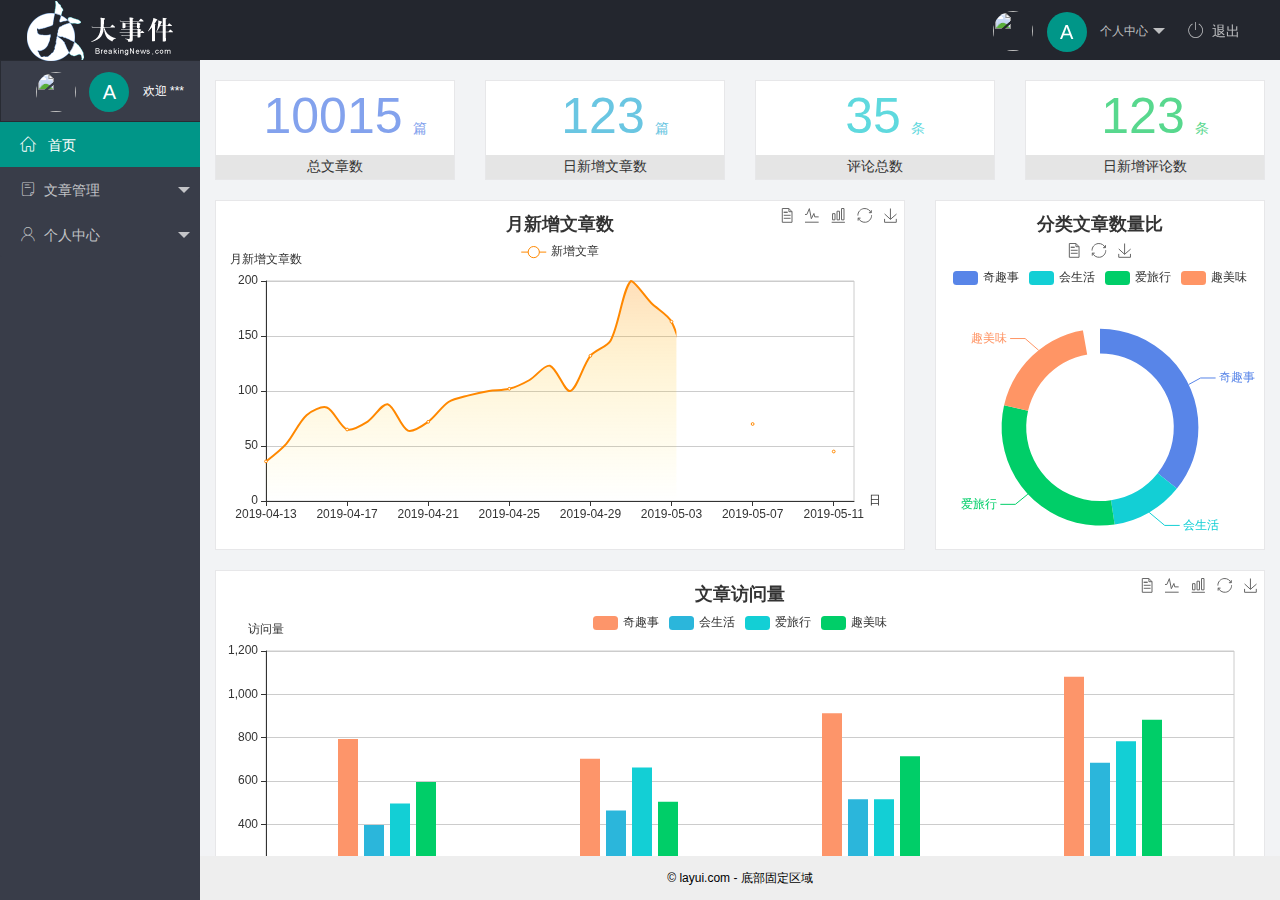
==== commit 969c4aad: "完成user分支" ====
--- a/index.html
+++ b/index.html
@@ -27,9 +27,9 @@
                         <span class="text-avatar">A</span> 个人中心
                     </a>
                     <dl class="layui-nav-child">
-                        <dd><a href="">基本资料</a></dd>
-                        <dd><a href="">更换头像</a></dd>
-                        <dd><a href="">重置密码</a></dd>
+                        <dd><a href="/user/user_info.html" target="fm">基本资料</a></dd>
+                        <dd><a href="/user/user_avatar.html" target="fm">更换头像</a></dd>
+                        <dd><a href="/user/user_pwd.html" target="fm">重置密码</a></dd>
                     </dl>
                 </li>
                 <li class="layui-nav-item"><a href="javascript:;" id="btnLogout"><span class="iconfont icon-tuichu"></span>退出</a></li>
